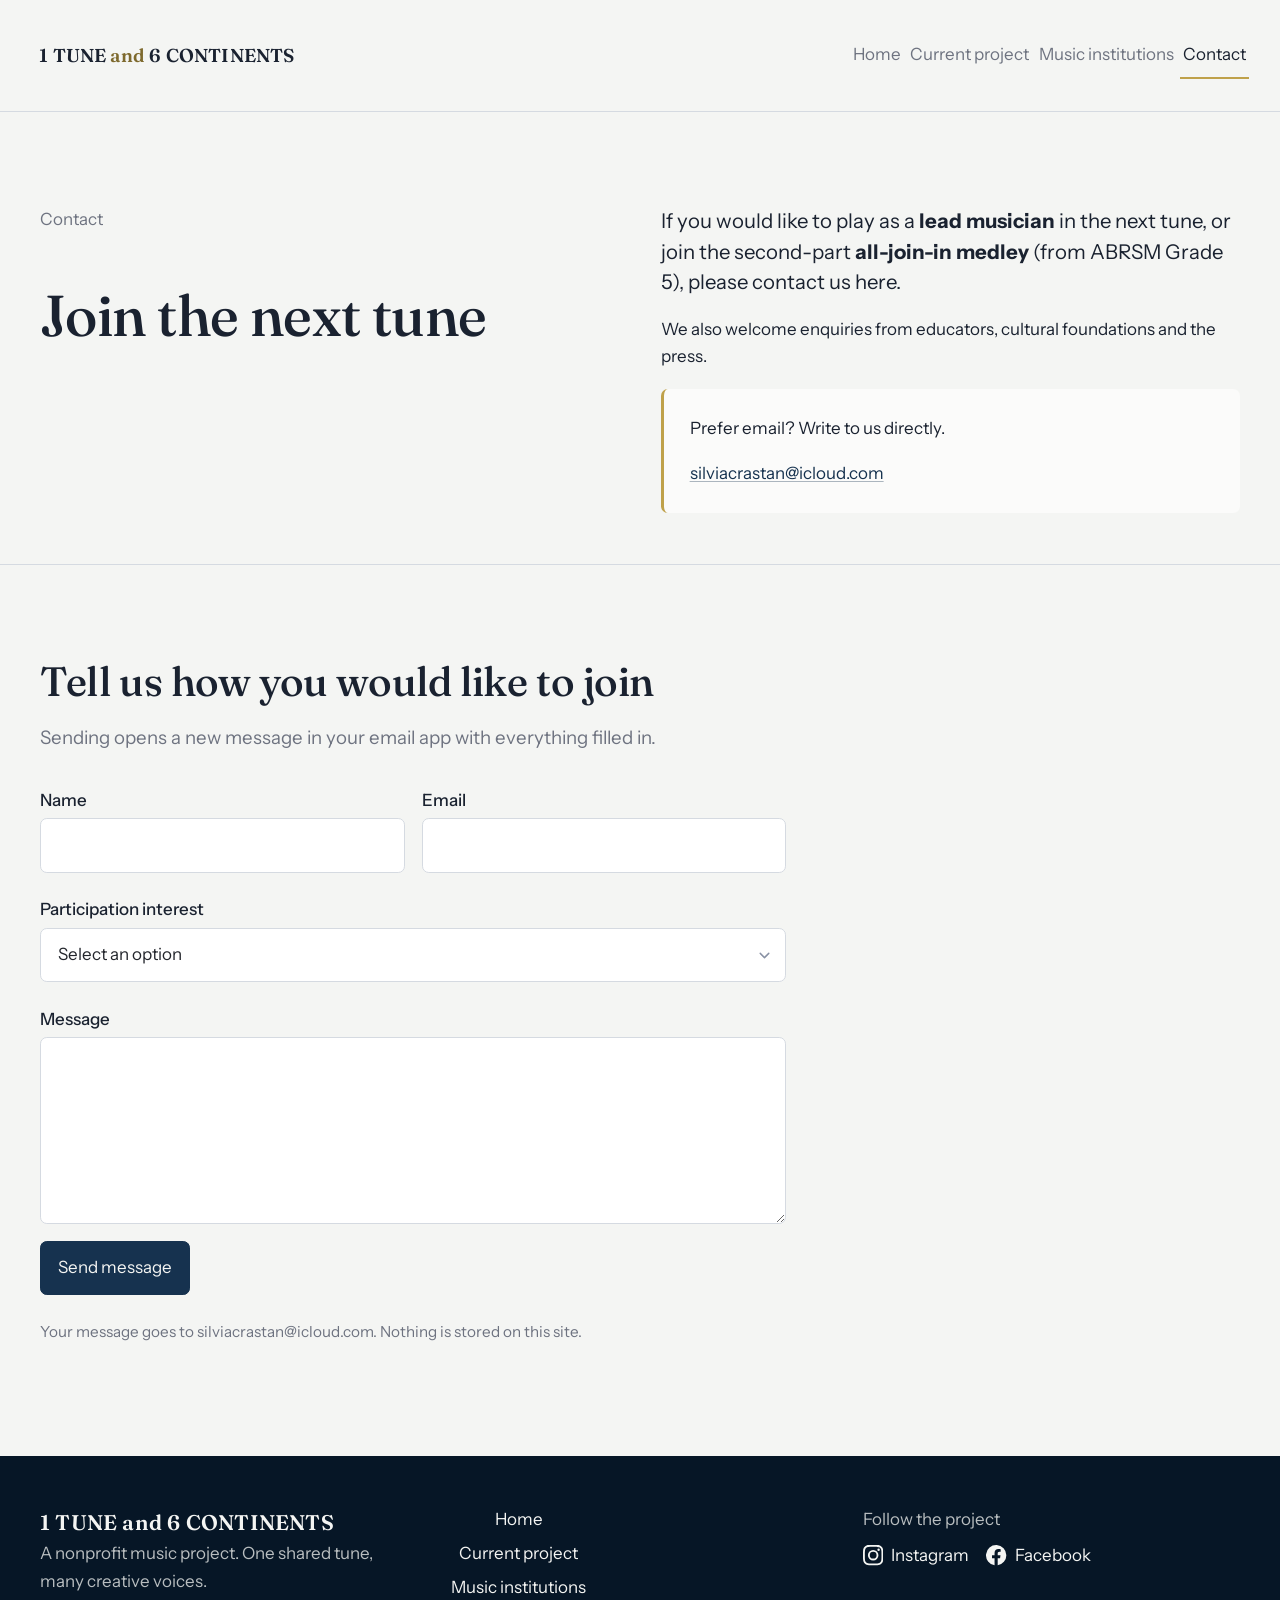
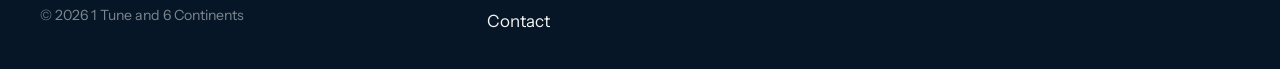
==== contact.html @ 9bff8426 "Static redesign of 1tune6continents.org on Pico CSS" ====
<!DOCTYPE html>
<html lang="en" data-theme="light">
<head>
  <meta charset="UTF-8">
  <meta name="viewport" content="width=device-width, initial-scale=1">
  <title>Contact | 1 TUNE and 6 CONTINENTS</title>
  <meta name="description" content="Get in touch to play as a lead musician, join the medley, or support the project.">
  <link rel="preconnect" href="https://fonts.googleapis.com">
  <link rel="preconnect" href="https://fonts.gstatic.com" crossorigin>
  <link href="https://fonts.googleapis.com/css2?family=Fraunces:ital,opsz,wght@0,9..144,400;0,9..144,500;0,9..144,600;1,9..144,400;1,9..144,500&family=Instrument+Sans:ital,wght@0,400;0,500;0,600;1,400&display=swap" rel="stylesheet">
  <link rel="stylesheet" href="css/pico.min.css">
  <link rel="stylesheet" href="css/site.css">
</head>
<body>
<header class="site-header">
  <nav class="container" id="site-nav">
    <ul>
      <li><a class="brand" href="index.html">1 TUNE <span>and</span> 6 CONTINENTS</a></li>
      <li class="nav-toggle-item">
        <button class="nav-toggle" type="button" aria-expanded="false" aria-controls="site-menu" aria-label="Open menu">
          <svg class="icon-open" width="22" height="22" viewBox="0 0 24 24" fill="none" stroke="currentColor" stroke-width="2" stroke-linecap="round" aria-hidden="true"><path d="M4 7h16M4 12h16M4 17h16"/></svg>
          <svg class="icon-close" width="22" height="22" viewBox="0 0 24 24" fill="none" stroke="currentColor" stroke-width="2" stroke-linecap="round" aria-hidden="true"><path d="M6 6l12 12M18 6L6 18"/></svg>
        </button>
      </li>
    </ul>
    <ul id="site-menu" class="site-menu">
      <li><a href="index.html">Home</a></li>
      <li><a href="current-project.html">Current project</a></li>
      <li><a href="music-institutions.html">Music institutions</a></li>
      <li><a href="contact.html" aria-current="page">Contact</a></li>
    </ul>
  </nav>
</header>
<script>
  (function () {
    var nav = document.getElementById('site-nav');
    var btn = nav.querySelector('.nav-toggle');
    btn.addEventListener('click', function () {
      var open = nav.classList.toggle('is-open');
      btn.setAttribute('aria-expanded', String(open));
      btn.setAttribute('aria-label', open ? 'Close menu' : 'Open menu');
    });
    document.addEventListener('keydown', function (e) {
      if (e.key === 'Escape' && nav.classList.contains('is-open')) btn.click();
    });
  })();
</script>
<main>
<section class="page-intro">
  <div class="container grid">
    <div>
      <p class="kicker">Contact</p>
      <h1>Join the next tune</h1>
    </div>
    <div class="measure">
      <p class="lede">If you would like to play as a <strong>lead musician</strong> in the next tune, or join the second-part <strong>all-join-in medley</strong> (from ABRSM Grade 5), please contact us here.</p>
      <p>We also welcome enquiries from educators, cultural foundations and the press.</p>
      <article class="email-card">
        <p>Prefer email? Write to us directly.</p>
        <p><a href="mailto:silviacrastan@icloud.com">silviacrastan@icloud.com</a></p>
      </article>
    </div>
  </div>
</section>

<section class="band" id="participation-contact-form">
  <div class="container">
    <div class="section-title">
      <h2>Tell us how you would like to join</h2>
      <p>Sending opens a new message in your email app with everything filled in.</p>
    </div>
    <form class="contact-form" id="contact-form">
      <div class="grid">
        <label>
          Name
          <input type="text" name="name" autocomplete="name" required>
        </label>
        <label>
          Email
          <input type="email" name="email" autocomplete="email" required>
        </label>
      </div>
      <label>
        Participation interest
        <select name="interest">
          <option value="">Select an option</option>
          <option>Lead musician</option>
          <option>All-join-in medley (from Grade 5)</option>
          <option>Musical or educational institution</option>
          <option>Foundation support</option>
          <option>Press or other enquiry</option>
        </select>
      </label>
      <label>
        Message
        <textarea name="message" required></textarea>
      </label>
      <button type="submit">Send message</button>
      <p class="hint">Your message goes to silviacrastan@icloud.com. Nothing is stored on this site.</p>
    </form>
  </div>
</section>

<script>
  document.getElementById('contact-form').addEventListener('submit', function (event) {
    event.preventDefault();
    var f = event.target;
    var interest = f.interest.value || 'General enquiry';
    var subject = '1 TUNE and 6 CONTINENTS: ' + interest;
    var body = 'Name: ' + f.name.value + '\nEmail: ' + f.email.value +
      '\nParticipation interest: ' + interest + '\n\n' + f.message.value;
    window.location.href = 'mailto:silviacrastan@icloud.com' +
      '?subject=' + encodeURIComponent(subject) +
      '&body=' + encodeURIComponent(body);
  });
</script>
</main>
<footer class="site-footer">
  <div class="container grid">
    <div>
      <a class="brand" href="index.html">1 TUNE and 6 CONTINENTS</a>
      <p>A nonprofit music project. One shared tune, many creative voices.</p>
      <p><small>© 2026 1 Tune and 6 Continents</small></p>
    </div>
    <nav aria-label="Footer">
      <ul>
        <li><a href="index.html">Home</a></li>
        <li><a href="current-project.html">Current project</a></li>
        <li><a href="music-institutions.html">Music institutions</a></li>
        <li><a href="contact.html">Contact</a></li>
      </ul>
    </nav>
    <div>
      <p>Follow the project</p>
      <div class="social">
        <a href="https://www.instagram.com/1tune6continents/" rel="noopener">
          <svg viewBox="0 0 24 24" aria-hidden="true"><path d="M12 2.2c3.2 0 3.6 0 4.8.1 1.2.1 1.8.2 2.2.4.6.2 1 .5 1.4.9.4.4.7.8.9 1.4.2.4.4 1 .4 2.2.1 1.3.1 1.6.1 4.8s0 3.6-.1 4.8c-.1 1.2-.2 1.8-.4 2.2-.2.6-.5 1-.9 1.4-.4.4-.8.7-1.4.9-.4.2-1 .4-2.2.4-1.3.1-1.6.1-4.8.1s-3.6 0-4.8-.1c-1.2-.1-1.8-.2-2.2-.4-.6-.2-1-.5-1.4-.9-.4-.4-.7-.8-.9-1.4-.2-.4-.4-1-.4-2.2C2.2 15.6 2.2 15.2 2.2 12s0-3.6.1-4.8c.1-1.2.2-1.8.4-2.2.2-.6.5-1 .9-1.4.4-.4.8-.7 1.4-.9.4-.2 1-.4 2.2-.4C8.4 2.2 8.8 2.2 12 2.2M12 0C8.7 0 8.3 0 7.1.1 5.8.1 4.9.3 4.1.6c-.8.3-1.5.7-2.1 1.4C1.3 2.6.9 3.3.6 4.1.3 4.9.1 5.8.1 7.1 0 8.3 0 8.7 0 12s0 3.7.1 4.9c.1 1.3.3 2.2.6 2.9.3.8.7 1.5 1.4 2.1.6.7 1.3 1.1 2.1 1.4.8.3 1.6.5 2.9.6C8.3 24 8.7 24 12 24s3.7 0 4.9-.1c1.3-.1 2.2-.3 2.9-.6.8-.3 1.5-.7 2.1-1.4.7-.6 1.1-1.3 1.4-2.1.3-.8.5-1.6.6-2.9.1-1.2.1-1.6.1-4.9s0-3.7-.1-4.9c-.1-1.3-.3-2.2-.6-2.9-.3-.8-.7-1.5-1.4-2.1C21.4 1.3 20.7.9 19.9.6 19.1.3 18.2.1 16.9.1 15.7 0 15.3 0 12 0zm0 5.8a6.2 6.2 0 1 0 0 12.4 6.2 6.2 0 0 0 0-12.4zM12 16a4 4 0 1 1 0-8 4 4 0 0 1 0 8zm6.4-11.8a1.4 1.4 0 1 0 0 2.9 1.4 1.4 0 0 0 0-2.9z"/></svg>
          Instagram
        </a>
        <a href="https://www.facebook.com/groups/828594137007788" rel="noopener">
          <svg viewBox="0 0 24 24" aria-hidden="true"><path d="M24 12a12 12 0 1 0-13.9 11.9v-8.4H7.1V12h3V9.4c0-3 1.8-4.7 4.5-4.7 1.3 0 2.7.2 2.7.2v3h-1.5c-1.5 0-2 .9-2 1.9V12h3.3l-.5 3.5h-2.8v8.4A12 12 0 0 0 24 12z"/></svg>
          Facebook
        </a>
      </div>
    </div>
  </div>
</footer>
</body>
</html>
---- css/pico.min.css ----
@charset "UTF-8";/*!
 * Pico CSS ✨ v2.1.1 (https://picocss.com)
 * Copyright 2019-2025 - Licensed under MIT
 */:host,:root{--pico-font-family-emoji:"Apple Color Emoji","Segoe UI Emoji","Segoe UI Symbol","Noto Color Emoji";--pico-font-family-sans-serif:system-ui,"Segoe UI",Roboto,Oxygen,Ubuntu,Cantarell,Helvetica,Arial,"Helvetica Neue",sans-serif,var(--pico-font-family-emoji);--pico-font-family-monospace:ui-monospace,SFMono-Regular,"SF Mono",Menlo,Consolas,"Liberation Mono",monospace,var(--pico-font-family-emoji);--pico-font-family:var(--pico-font-family-sans-serif);--pico-line-height:1.5;--pico-font-weight:400;--pico-font-size:100%;--pico-text-underline-offset:0.1rem;--pico-border-radius:0.25rem;--pico-border-width:0.0625rem;--pico-outline-width:0.125rem;--pico-transition:0.2s ease-in-out;--pico-spacing:1rem;--pico-typography-spacing-vertical:1rem;--pico-block-spacing-vertical:var(--pico-spacing);--pico-block-spacing-horizontal:var(--pico-spacing);--pico-grid-column-gap:var(--pico-spacing);--pico-grid-row-gap:var(--pico-spacing);--pico-form-element-spacing-vertical:0.75rem;--pico-form-element-spacing-horizontal:1rem;--pico-group-box-shadow:0 0 0 rgba(0, 0, 0, 0);--pico-group-box-shadow-focus-with-button:0 0 0 var(--pico-outline-width) var(--pico-primary-focus);--pico-group-box-shadow-focus-with-input:0 0 0 0.0625rem var(--pico-form-element-border-color);--pico-modal-overlay-backdrop-filter:blur(0.375rem);--pico-nav-element-spacing-vertical:1rem;--pico-nav-element-spacing-horizontal:0.5rem;--pico-nav-link-spacing-vertical:0.5rem;--pico-nav-link-spacing-horizontal:0.5rem;--pico-nav-breadcrumb-divider:">";--pico-icon-checkbox:url("data:image/svg+xml,%3Csvg xmlns='http://www.w3.org/2000/svg' width='24' height='24' viewBox='0 0 24 24' fill='none' stroke='rgb(255, 255, 255)' stroke-width='4' stroke-linecap='round' stroke-linejoin='round'%3E%3Cpolyline points='20 6 9 17 4 12'%3E%3C/polyline%3E%3C/svg%3E");--pico-icon-minus:url("data:image/svg+xml,%3Csvg xmlns='http://www.w3.org/2000/svg' width='24' height='24' viewBox='0 0 24 24' fill='none' stroke='rgb(255, 255, 255)' stroke-width='4' stroke-linecap='round' stroke-linejoin='round'%3E%3Cline x1='5' y1='12' x2='19' y2='12'%3E%3C/line%3E%3C/svg%3E");--pico-icon-chevron:url("data:image/svg+xml,%3Csvg xmlns='http://www.w3.org/2000/svg' width='24' height='24' viewBox='0 0 24 24' fill='none' stroke='rgb(136, 145, 164)' stroke-width='2' stroke-linecap='round' stroke-linejoin='round'%3E%3Cpolyline points='6 9 12 15 18 9'%3E%3C/polyline%3E%3C/svg%3E");--pico-icon-date:url("data:image/svg+xml,%3Csvg xmlns='http://www.w3.org/2000/svg' width='24' height='24' viewBox='0 0 24 24' fill='none' stroke='rgb(136, 145, 164)' stroke-width='2' stroke-linecap='round' stroke-linejoin='round'%3E%3Crect x='3' y='4' width='18' height='18' rx='2' ry='2'%3E%3C/rect%3E%3Cline x1='16' y1='2' x2='16' y2='6'%3E%3C/line%3E%3Cline x1='8' y1='2' x2='8' y2='6'%3E%3C/line%3E%3Cline x1='3' y1='10' x2='21' y2='10'%3E%3C/line%3E%3C/svg%3E");--pico-icon-time:url("data:image/svg+xml,%3Csvg xmlns='http://www.w3.org/2000/svg' width='24' height='24' viewBox='0 0 24 24' fill='none' stroke='rgb(136, 145, 164)' stroke-width='2' stroke-linecap='round' stroke-linejoin='round'%3E%3Ccircle cx='12' cy='12' r='10'%3E%3C/circle%3E%3Cpolyline points='12 6 12 12 16 14'%3E%3C/polyline%3E%3C/svg%3E");--pico-icon-search:url("data:image/svg+xml,%3Csvg xmlns='http://www.w3.org/2000/svg' width='24' height='24' viewBox='0 0 24 24' fill='none' stroke='rgb(136, 145, 164)' stroke-width='1.5' stroke-linecap='round' stroke-linejoin='round'%3E%3Ccircle cx='11' cy='11' r='8'%3E%3C/circle%3E%3Cline x1='21' y1='21' x2='16.65' y2='16.65'%3E%3C/line%3E%3C/svg%3E");--pico-icon-close:url("data:image/svg+xml,%3Csvg xmlns='http://www.w3.org/2000/svg' width='24' height='24' viewBox='0 0 24 24' fill='none' stroke='rgb(136, 145, 164)' stroke-width='3' stroke-linecap='round' stroke-linejoin='round'%3E%3Cline x1='18' y1='6' x2='6' y2='18'%3E%3C/line%3E%3Cline x1='6' y1='6' x2='18' y2='18'%3E%3C/line%3E%3C/svg%3E");--pico-icon-loading:url("data:image/svg+xml,%3Csvg fill='none' height='24' width='24' viewBox='0 0 24 24' xmlns='http://www.w3.org/2000/svg' %3E%3Cstyle%3E g %7B animation: rotate 2s linear infinite; transform-origin: center center; %7D circle %7B stroke-dasharray: 75,100; stroke-dashoffset: -5; animation: dash 1.5s ease-in-out infinite; stroke-linecap: round; %7D @keyframes rotate %7B 0%25 %7B transform: rotate(0deg); %7D 100%25 %7B transform: rotate(360deg); %7D %7D @keyframes dash %7B 0%25 %7B stroke-dasharray: 1,100; stroke-dashoffset: 0; %7D 50%25 %7B stroke-dasharray: 44.5,100; stroke-dashoffset: -17.5; %7D 100%25 %7B stroke-dasharray: 44.5,100; stroke-dashoffset: -62; %7D %7D %3C/style%3E%3Cg%3E%3Ccircle cx='12' cy='12' r='10' fill='none' stroke='rgb(136, 145, 164)' stroke-width='4' /%3E%3C/g%3E%3C/svg%3E")}@media (min-width:576px){:host,:root{--pico-font-size:106.25%}}@media (min-width:768px){:host,:root{--pico-font-size:112.5%}}@media (min-width:1024px){:host,:root{--pico-font-size:118.75%}}@media (min-width:1280px){:host,:root{--pico-font-size:125%}}@media (min-width:1536px){:host,:root{--pico-font-size:131.25%}}a{--pico-text-decoration:underline}a.contrast,a.secondary{--pico-text-decoration:underline}small{--pico-font-size:0.875em}h1,h2,h3,h4,h5,h6{--pico-font-weight:700}h1{--pico-font-size:2rem;--pico-line-height:1.125;--pico-typography-spacing-top:3rem}h2{--pico-font-size:1.75rem;--pico-line-height:1.15;--pico-typography-spacing-top:2.625rem}h3{--pico-font-size:1.5rem;--pico-line-height:1.175;--pico-typography-spacing-top:2.25rem}h4{--pico-font-size:1.25rem;--pico-line-height:1.2;--pico-typography-spacing-top:1.874rem}h5{--pico-font-size:1.125rem;--pico-line-height:1.225;--pico-typography-spacing-top:1.6875rem}h6{--pico-font-size:1rem;--pico-line-height:1.25;--pico-typography-spacing-top:1.5rem}tfoot td,tfoot th,thead td,thead th{--pico-font-weight:600;--pico-border-width:0.1875rem}code,kbd,pre,samp{--pico-font-family:var(--pico-font-family-monospace)}kbd{--pico-font-weight:bolder}:where(select,textarea),input:not([type=submit],[type=button],[type=reset],[type=checkbox],[type=radio],[type=file]){--pico-outline-width:0.0625rem}[type=search]{--pico-border-radius:5rem}[type=checkbox],[type=radio]{--pico-border-width:0.125rem}[type=checkbox][role=switch]{--pico-border-width:0.1875rem}details.dropdown summary:not([role=button]){--pico-outline-width:0.0625rem}nav details.dropdown summary:focus-visible{--pico-outline-width:0.125rem}[role=search]{--pico-border-radius:5rem}[role=group]:has(button.secondary:focus,[type=submit].secondary:focus,[type=button].secondary:focus,[role=button].secondary:focus),[role=search]:has(button.secondary:focus,[type=submit].secondary:focus,[type=button].secondary:focus,[role=button].secondary:focus){--pico-group-box-shadow-focus-with-button:0 0 0 var(--pico-outline-width) var(--pico-secondary-focus)}[role=group]:has(button.contrast:focus,[type=submit].contrast:focus,[type=button].contrast:focus,[role=button].contrast:focus),[role=search]:has(button.contrast:focus,[type=submit].contrast:focus,[type=button].contrast:focus,[role=button].contrast:focus){--pico-group-box-shadow-focus-with-button:0 0 0 var(--pico-outline-width) var(--pico-contrast-focus)}[role=group] [role=button],[role=group] [type=button],[role=group] [type=submit],[role=group] button,[role=search] [role=button],[role=search] [type=button],[role=search] [type=submit],[role=search] button{--pico-form-element-spacing-horizontal:2rem}details summary[role=button]:not(.outline)::after{filter:brightness(0) invert(1)}[aria-busy=true]:not(input,select,textarea):is(button,[type=submit],[type=button],[type=reset],[role=button]):not(.outline)::before{filter:brightness(0) invert(1)}:host(:not([data-theme=dark])),:root:not([data-theme=dark]),[data-theme=light]{color-scheme:light;--pico-background-color:#fff;--pico-color:#373c44;--pico-text-selection-color:rgba(2, 154, 232, 0.25);--pico-muted-color:#646b79;--pico-muted-border-color:rgb(231, 234, 239.5);--pico-primary:#0172ad;--pico-primary-background:#0172ad;--pico-primary-border:var(--pico-primary-background);--pico-primary-underline:rgba(1, 114, 173, 0.5);--pico-primary-hover:#015887;--pico-primary-hover-background:#02659a;--pico-primary-hover-border:var(--pico-primary-hover-background);--pico-primary-hover-underline:var(--pico-primary-hover);--pico-primary-focus:rgba(2, 154, 232, 0.5);--pico-primary-inverse:#fff;--pico-secondary:#5d6b89;--pico-secondary-background:#525f7a;--pico-secondary-border:var(--pico-secondary-background);--pico-secondary-underline:rgba(93, 107, 137, 0.5);--pico-secondary-hover:#48536b;--pico-secondary-hover-background:#48536b;--pico-secondary-hover-border:var(--pico-secondary-hover-background);--pico-secondary-hover-underline:var(--pico-secondary-hover);--pico-secondary-focus:rgba(93, 107, 137, 0.25);--pico-secondary-inverse:#fff;--pico-contrast:#181c25;--pico-contrast-background:#181c25;--pico-contrast-border:var(--pico-contrast-background);--pico-contrast-underline:rgba(24, 28, 37, 0.5);--pico-contrast-hover:#000;--pico-contrast-hover-background:#000;--pico-contrast-hover-border:var(--pico-contrast-hover-background);--pico-contrast-hover-underline:var(--pico-secondary-hover);--pico-contrast-focus:rgba(93, 107, 137, 0.25);--pico-contrast-inverse:#fff;--pico-box-shadow:0.0145rem 0.029rem 0.174rem rgba(129, 145, 181, 0.01698),0.0335rem 0.067rem 0.402rem rgba(129, 145, 181, 0.024),0.0625rem 0.125rem 0.75rem rgba(129, 145, 181, 0.03),0.1125rem 0.225rem 1.35rem rgba(129, 145, 181, 0.036),0.2085rem 0.417rem 2.502rem rgba(129, 145, 181, 0.04302),0.5rem 1rem 6rem rgba(129, 145, 181, 0.06),0 0 0 0.0625rem rgba(129, 145, 181, 0.015);--pico-h1-color:#2d3138;--pico-h2-color:#373c44;--pico-h3-color:#424751;--pico-h4-color:#4d535e;--pico-h5-color:#5c6370;--pico-h6-color:#646b79;--pico-mark-background-color:rgb(252.5, 230.5, 191.5);--pico-mark-color:#0f1114;--pico-ins-color:rgb(28.5, 105.5, 84);--pico-del-color:rgb(136, 56.5, 53);--pico-blockquote-border-color:var(--pico-muted-border-color);--pico-blockquote-footer-color:var(--pico-muted-color);--pico-button-box-shadow:0 0 0 rgba(0, 0, 0, 0);--pico-button-hover-box-shadow:0 0 0 rgba(0, 0, 0, 0);--pico-table-border-color:var(--pico-muted-border-color);--pico-table-row-stripped-background-color:rgba(111, 120, 135, 0.0375);--pico-code-background-color:rgb(243, 244.5, 246.75);--pico-code-color:#646b79;--pico-code-kbd-background-color:var(--pico-color);--pico-code-kbd-color:var(--pico-background-color);--pico-form-element-background-color:rgb(251, 251.5, 252.25);--pico-form-element-selected-background-color:#dfe3eb;--pico-form-element-border-color:#cfd5e2;--pico-form-element-color:#23262c;--pico-form-element-placeholder-color:var(--pico-muted-color);--pico-form-element-active-background-color:#fff;--pico-form-element-active-border-color:var(--pico-primary-border);--pico-form-element-focus-color:var(--pico-primary-border);--pico-form-element-disabled-opacity:0.5;--pico-form-element-invalid-border-color:rgb(183.5, 105.5, 106.5);--pico-form-element-invalid-active-border-color:rgb(200.25, 79.25, 72.25);--pico-form-element-invalid-focus-color:var(--pico-form-element-invalid-active-border-color);--pico-form-element-valid-border-color:rgb(76, 154.5, 137.5);--pico-form-element-valid-active-border-color:rgb(39, 152.75, 118.75);--pico-form-element-valid-focus-color:var(--pico-form-element-valid-active-border-color);--pico-switch-background-color:#bfc7d9;--pico-switch-checked-background-color:var(--pico-primary-background);--pico-switch-color:#fff;--pico-switch-thumb-box-shadow:0 0 0 rgba(0, 0, 0, 0);--pico-range-border-color:#dfe3eb;--pico-range-active-border-color:#bfc7d9;--pico-range-thumb-border-color:var(--pico-background-color);--pico-range-thumb-color:var(--pico-secondary-background);--pico-range-thumb-active-color:var(--pico-primary-background);--pico-accordion-border-color:var(--pico-muted-border-color);--pico-accordion-active-summary-color:var(--pico-primary-hover);--pico-accordion-close-summary-color:var(--pico-color);--pico-accordion-open-summary-color:var(--pico-muted-color);--pico-card-background-color:var(--pico-background-color);--pico-card-border-color:var(--pico-muted-border-color);--pico-card-box-shadow:var(--pico-box-shadow);--pico-card-sectioning-background-color:rgb(251, 251.5, 252.25);--pico-dropdown-background-color:#fff;--pico-dropdown-border-color:#eff1f4;--pico-dropdown-box-shadow:var(--pico-box-shadow);--pico-dropdown-color:var(--pico-color);--pico-dropdown-hover-background-color:#eff1f4;--pico-loading-spinner-opacity:0.5;--pico-modal-overlay-background-color:rgba(232, 234, 237, 0.75);--pico-progress-background-color:#dfe3eb;--pico-progress-color:var(--pico-primary-background);--pico-tooltip-background-color:var(--pico-contrast-background);--pico-tooltip-color:var(--pico-contrast-inverse);--pico-icon-valid:url("data:image/svg+xml,%3Csvg xmlns='http://www.w3.org/2000/svg' width='24' height='24' viewBox='0 0 24 24' fill='none' stroke='rgb(76, 154.5, 137.5)' stroke-width='2' stroke-linecap='round' stroke-linejoin='round'%3E%3Cpolyline points='20 6 9 17 4 12'%3E%3C/polyline%3E%3C/svg%3E");--pico-icon-invalid:url("data:image/svg+xml,%3Csvg xmlns='http://www.w3.org/2000/svg' width='24' height='24' viewBox='0 0 24 24' fill='none' stroke='rgb(200.25, 79.25, 72.25)' stroke-width='2' stroke-linecap='round' stroke-linejoin='round'%3E%3Ccircle cx='12' cy='12' r='10'%3E%3C/circle%3E%3Cline x1='12' y1='8' x2='12' y2='12'%3E%3C/line%3E%3Cline x1='12' y1='16' x2='12.01' y2='16'%3E%3C/line%3E%3C/svg%3E")}:host(:not([data-theme=dark])) input:is([type=submit],[type=button],[type=reset],[type=checkbox],[type=radio],[type=file]),:root:not([data-theme=dark]) input:is([type=submit],[type=button],[type=reset],[type=checkbox],[type=radio],[type=file]),[data-theme=light] input:is([type=submit],[type=button],[type=reset],[type=checkbox],[type=radio],[type=file]){--pico-form-element-focus-color:var(--pico-primary-focus)}@media only screen and (prefers-color-scheme:dark){:host(:not([data-theme])),:root:not([data-theme]){color-scheme:dark;--pico-background-color:rgb(19, 22.5, 30.5);--pico-color:#c2c7d0;--pico-text-selection-color:rgba(1, 170, 255, 0.1875);--pico-muted-color:#7b8495;--pico-muted-border-color:#202632;--pico-primary:#01aaff;--pico-primary-background:#0172ad;--pico-primary-border:var(--pico-primary-background);--pico-primary-underline:rgba(1, 170, 255, 0.5);--pico-primary-hover:#79c0ff;--pico-primary-hover-background:#017fc0;--pico-primary-hover-border:var(--pico-primary-hover-background);--pico-primary-hover-underline:var(--pico-primary-hover);--pico-primary-focus:rgba(1, 170, 255, 0.375);--pico-primary-inverse:#fff;--pico-secondary:#969eaf;--pico-secondary-background:#525f7a;--pico-secondary-border:var(--pico-secondary-background);--pico-secondary-underline:rgba(150, 158, 175, 0.5);--pico-secondary-hover:#b3b9c5;--pico-secondary-hover-background:#5d6b89;--pico-secondary-hover-border:var(--pico-secondary-hover-background);--pico-secondary-hover-underline:var(--pico-secondary-hover);--pico-secondary-focus:rgba(144, 158, 190, 0.25);--pico-secondary-inverse:#fff;--pico-contrast:#dfe3eb;--pico-contrast-background:#eff1f4;--pico-contrast-border:var(--pico-contrast-background);--pico-contrast-underline:rgba(223, 227, 235, 0.5);--pico-contrast-hover:#fff;--pico-contrast-hover-background:#fff;--pico-contrast-hover-border:var(--pico-contrast-hover-background);--pico-contrast-hover-underline:var(--pico-contrast-hover);--pico-contrast-focus:rgba(207, 213, 226, 0.25);--pico-contrast-inverse:#000;--pico-box-shadow:0.0145rem 0.029rem 0.174rem rgba(7, 8.5, 12, 0.01698),0.0335rem 0.067rem 0.402rem rgba(7, 8.5, 12, 0.024),0.0625rem 0.125rem 0.75rem rgba(7, 8.5, 12, 0.03),0.1125rem 0.225rem 1.35rem rgba(7, 8.5, 12, 0.036),0.2085rem 0.417rem 2.502rem rgba(7, 8.5, 12, 0.04302),0.5rem 1rem 6rem rgba(7, 8.5, 12, 0.06),0 0 0 0.0625rem rgba(7, 8.5, 12, 0.015);--pico-h1-color:#f0f1f3;--pico-h2-color:#e0e3e7;--pico-h3-color:#c2c7d0;--pico-h4-color:#b3b9c5;--pico-h5-color:#a4acba;--pico-h6-color:#8891a4;--pico-mark-background-color:#014063;--pico-mark-color:#fff;--pico-ins-color:#62af9a;--pico-del-color:rgb(205.5, 126, 123);--pico-blockquote-border-color:var(--pico-muted-border-color);--pico-blockquote-footer-color:var(--pico-muted-color);--pico-button-box-shadow:0 0 0 rgba(0, 0, 0, 0);--pico-button-hover-box-shadow:0 0 0 rgba(0, 0, 0, 0);--pico-table-border-color:var(--pico-muted-border-color);--pico-table-row-stripped-background-color:rgba(111, 120, 135, 0.0375);--pico-code-background-color:rgb(26, 30.5, 40.25);--pico-code-color:#8891a4;--pico-code-kbd-background-color:var(--pico-color);--pico-code-kbd-color:var(--pico-background-color);--pico-form-element-background-color:rgb(28, 33, 43.5);--pico-form-element-selected-background-color:#2a3140;--pico-form-element-border-color:#2a3140;--pico-form-element-color:#e0e3e7;--pico-form-element-placeholder-color:#8891a4;--pico-form-element-active-background-color:rgb(26, 30.5, 40.25);--pico-form-element-active-border-color:var(--pico-primary-border);--pico-form-element-focus-color:var(--pico-primary-border);--pico-form-element-disabled-opacity:0.5;--pico-form-element-invalid-border-color:rgb(149.5, 74, 80);--pico-form-element-invalid-active-border-color:rgb(183.25, 63.5, 59);--pico-form-element-invalid-focus-color:var(--pico-form-element-invalid-active-border-color);--pico-form-element-valid-border-color:#2a7b6f;--pico-form-element-valid-active-border-color:rgb(22, 137, 105.5);--pico-form-element-valid-focus-color:var(--pico-form-element-valid-active-border-color);--pico-switch-background-color:#333c4e;--pico-switch-checked-background-color:var(--pico-primary-background);--pico-switch-color:#fff;--pico-switch-thumb-box-shadow:0 0 0 rgba(0, 0, 0, 0);--pico-range-border-color:#202632;--pico-range-active-border-color:#2a3140;--pico-range-thumb-border-color:var(--pico-background-color);--pico-range-thumb-color:var(--pico-secondary-background);--pico-range-thumb-active-color:var(--pico-primary-background);--pico-accordion-border-color:var(--pico-muted-border-color);--pico-accordion-active-summary-color:var(--pico-primary-hover);--pico-accordion-close-summary-color:var(--pico-color);--pico-accordion-open-summary-color:var(--pico-muted-color);--pico-card-background-color:#181c25;--pico-card-border-color:var(--pico-card-background-color);--pico-card-box-shadow:var(--pico-box-shadow);--pico-card-sectioning-background-color:rgb(26, 30.5, 40.25);--pico-dropdown-background-color:#181c25;--pico-dropdown-border-color:#202632;--pico-dropdown-box-shadow:var(--pico-box-shadow);--pico-dropdown-color:var(--pico-color);--pico-dropdown-hover-background-color:#202632;--pico-loading-spinner-opacity:0.5;--pico-modal-overlay-background-color:rgba(7.5, 8.5, 10, 0.75);--pico-progress-background-color:#202632;--pico-progress-color:var(--pico-primary-background);--pico-tooltip-background-color:var(--pico-contrast-background);--pico-tooltip-color:var(--pico-contrast-inverse);--pico-icon-valid:url("data:image/svg+xml,%3Csvg xmlns='http://www.w3.org/2000/svg' width='24' height='24' viewBox='0 0 24 24' fill='none' stroke='rgb(42, 123, 111)' stroke-width='2' stroke-linecap='round' stroke-linejoin='round'%3E%3Cpolyline points='20 6 9 17 4 12'%3E%3C/polyline%3E%3C/svg%3E");--pico-icon-invalid:url("data:image/svg+xml,%3Csvg xmlns='http://www.w3.org/2000/svg' width='24' height='24' viewBox='0 0 24 24' fill='none' stroke='rgb(149.5, 74, 80)' stroke-width='2' stroke-linecap='round' stroke-linejoin='round'%3E%3Ccircle cx='12' cy='12' r='10'%3E%3C/circle%3E%3Cline x1='12' y1='8' x2='12' y2='12'%3E%3C/line%3E%3Cline x1='12' y1='16' x2='12.01' y2='16'%3E%3C/line%3E%3C/svg%3E")}:host(:not([data-theme])) input:is([type=submit],[type=button],[type=reset],[type=checkbox],[type=radio],[type=file]),:root:not([data-theme]) input:is([type=submit],[type=button],[type=reset],[type=checkbox],[type=radio],[type=file]){--pico-form-element-focus-color:var(--pico-primary-focus)}:host(:not([data-theme])) details summary[role=button].contrast:not(.outline)::after,:root:not([data-theme]) details summary[role=button].contrast:not(.outline)::after{filter:brightness(0)}:host(:not([data-theme])) [aria-busy=true]:not(input,select,textarea).contrast:is(button,[type=submit],[type=button],[type=reset],[role=button]):not(.outline)::before,:root:not([data-theme]) [aria-busy=true]:not(input,select,textarea).contrast:is(button,[type=submit],[type=button],[type=reset],[role=button]):not(.outline)::before{filter:brightness(0)}}[data-theme=dark]{color-scheme:dark;--pico-background-color:rgb(19, 22.5, 30.5);--pico-color:#c2c7d0;--pico-text-selection-color:rgba(1, 170, 255, 0.1875);--pico-muted-color:#7b8495;--pico-muted-border-color:#202632;--pico-primary:#01aaff;--pico-primary-background:#0172ad;--pico-primary-border:var(--pico-primary-background);--pico-primary-underline:rgba(1, 170, 255, 0.5);--pico-primary-hover:#79c0ff;--pico-primary-hover-background:#017fc0;--pico-primary-hover-border:var(--pico-primary-hover-background);--pico-primary-hover-underline:var(--pico-primary-hover);--pico-primary-focus:rgba(1, 170, 255, 0.375);--pico-primary-inverse:#fff;--pico-secondary:#969eaf;--pico-secondary-background:#525f7a;--pico-secondary-border:var(--pico-secondary-background);--pico-secondary-underline:rgba(150, 158, 175, 0.5);--pico-secondary-hover:#b3b9c5;--pico-secondary-hover-background:#5d6b89;--pico-secondary-hover-border:var(--pico-secondary-hover-background);--pico-secondary-hover-underline:var(--pico-secondary-hover);--pico-secondary-focus:rgba(144, 158, 190, 0.25);--pico-secondary-inverse:#fff;--pico-contrast:#dfe3eb;--pico-contrast-background:#eff1f4;--pico-contrast-border:var(--pico-contrast-background);--pico-contrast-underline:rgba(223, 227, 235, 0.5);--pico-contrast-hover:#fff;--pico-contrast-hover-background:#fff;--pico-contrast-hover-border:var(--pico-contrast-hover-background);--pico-contrast-hover-underline:var(--pico-contrast-hover);--pico-contrast-focus:rgba(207, 213, 226, 0.25);--pico-contrast-inverse:#000;--pico-box-shadow:0.0145rem 0.029rem 0.174rem rgba(7, 8.5, 12, 0.01698),0.0335rem 0.067rem 0.402rem rgba(7, 8.5, 12, 0.024),0.0625rem 0.125rem 0.75rem rgba(7, 8.5, 12, 0.03),0.1125rem 0.225rem 1.35rem rgba(7, 8.5, 12, 0.036),0.2085rem 0.417rem 2.502rem rgba(7, 8.5, 12, 0.04302),0.5rem 1rem 6rem rgba(7, 8.5, 12, 0.06),0 0 0 0.0625rem rgba(7, 8.5, 12, 0.015);--pico-h1-color:#f0f1f3;--pico-h2-color:#e0e3e7;--pico-h3-color:#c2c7d0;--pico-h4-color:#b3b9c5;--pico-h5-color:#a4acba;--pico-h6-color:#8891a4;--pico-mark-background-color:#014063;--pico-mark-color:#fff;--pico-ins-color:#62af9a;--pico-del-color:rgb(205.5, 126, 123);--pico-blockquote-border-color:var(--pico-muted-border-color);--pico-blockquote-footer-color:var(--pico-muted-color);--pico-button-box-shadow:0 0 0 rgba(0, 0, 0, 0);--pico-button-hover-box-shadow:0 0 0 rgba(0, 0, 0, 0);--pico-table-border-color:var(--pico-muted-border-color);--pico-table-row-stripped-background-color:rgba(111, 120, 135, 0.0375);--pico-code-background-color:rgb(26, 30.5, 40.25);--pico-code-color:#8891a4;--pico-code-kbd-background-color:var(--pico-color);--pico-code-kbd-color:var(--pico-background-color);--pico-form-element-background-color:rgb(28, 33, 43.5);--pico-form-element-selected-background-color:#2a3140;--pico-form-element-border-color:#2a3140;--pico-form-element-color:#e0e3e7;--pico-form-element-placeholder-color:#8891a4;--pico-form-element-active-background-color:rgb(26, 30.5, 40.25);--pico-form-element-active-border-color:var(--pico-primary-border);--pico-form-element-focus-color:var(--pico-primary-border);--pico-form-element-disabled-opacity:0.5;--pico-form-element-invalid-border-color:rgb(149.5, 74, 80);--pico-form-element-invalid-active-border-color:rgb(183.25, 63.5, 59);--pico-form-element-invalid-focus-color:var(--pico-form-element-invalid-active-border-color);--pico-form-element-valid-border-color:#2a7b6f;--pico-form-element-valid-active-border-color:rgb(22, 137, 105.5);--pico-form-element-valid-focus-color:var(--pico-form-element-valid-active-border-color);--pico-switch-background-color:#333c4e;--pico-switch-checked-background-color:var(--pico-primary-background);--pico-switch-color:#fff;--pico-switch-thumb-box-shadow:0 0 0 rgba(0, 0, 0, 0);--pico-range-border-color:#202632;--pico-range-active-border-color:#2a3140;--pico-range-thumb-border-color:var(--pico-background-color);--pico-range-thumb-color:var(--pico-secondary-background);--pico-range-thumb-active-color:var(--pico-primary-background);--pico-accordion-border-color:var(--pico-muted-border-color);--pico-accordion-active-summary-color:var(--pico-primary-hover);--pico-accordion-close-summary-color:var(--pico-color);--pico-accordion-open-summary-color:var(--pico-muted-color);--pico-card-background-color:#181c25;--pico-card-border-color:var(--pico-card-background-color);--pico-card-box-shadow:var(--pico-box-shadow);--pico-card-sectioning-background-color:rgb(26, 30.5, 40.25);--pico-dropdown-background-color:#181c25;--pico-dropdown-border-color:#202632;--pico-dropdown-box-shadow:var(--pico-box-shadow);--pico-dropdown-color:var(--pico-color);--pico-dropdown-hover-background-color:#202632;--pico-loading-spinner-opacity:0.5;--pico-modal-overlay-background-color:rgba(7.5, 8.5, 10, 0.75);--pico-progress-background-color:#202632;--pico-progress-color:var(--pico-primary-background);--pico-tooltip-background-color:var(--pico-contrast-background);--pico-tooltip-color:var(--pico-contrast-inverse);--pico-icon-valid:url("data:image/svg+xml,%3Csvg xmlns='http://www.w3.org/2000/svg' width='24' height='24' viewBox='0 0 24 24' fill='none' stroke='rgb(42, 123, 111)' stroke-width='2' stroke-linecap='round' stroke-linejoin='round'%3E%3Cpolyline points='20 6 9 17 4 12'%3E%3C/polyline%3E%3C/svg%3E");--pico-icon-invalid:url("data:image/svg+xml,%3Csvg xmlns='http://www.w3.org/2000/svg' width='24' height='24' viewBox='0 0 24 24' fill='none' stroke='rgb(149.5, 74, 80)' stroke-width='2' stroke-linecap='round' stroke-linejoin='round'%3E%3Ccircle cx='12' cy='12' r='10'%3E%3C/circle%3E%3Cline x1='12' y1='8' x2='12' y2='12'%3E%3C/line%3E%3Cline x1='12' y1='16' x2='12.01' y2='16'%3E%3C/line%3E%3C/svg%3E")}[data-theme=dark] input:is([type=submit],[type=button],[type=reset],[type=checkbox],[type=radio],[type=file]){--pico-form-element-focus-color:var(--pico-primary-focus)}[data-theme=dark] details summary[role=button].contrast:not(.outline)::after{filter:brightness(0)}[data-theme=dark] [aria-busy=true]:not(input,select,textarea).contrast:is(button,[type=submit],[type=button],[type=reset],[role=button]):not(.outline)::before{filter:brightness(0)}[type=checkbox],[type=radio],[type=range],progress{accent-color:var(--pico-primary)}*,::after,::before{box-sizing:border-box;background-repeat:no-repeat}::after,::before{text-decoration:inherit;vertical-align:inherit}:where(:host),:where(:root){-webkit-tap-highlight-color:transparent;-webkit-text-size-adjust:100%;-moz-text-size-adjust:100%;text-size-adjust:100%;background-color:var(--pico-background-color);color:var(--pico-color);font-weight:var(--pico-font-weight);font-size:var(--pico-font-size);line-height:var(--pico-line-height);font-family:var(--pico-font-family);text-underline-offset:var(--pico-text-underline-offset);text-rendering:optimizeLegibility;overflow-wrap:break-word;-moz-tab-size:4;-o-tab-size:4;tab-size:4}body{width:100%;margin:0}main{display:block}body>footer,body>header,body>main{padding-block:var(--pico-block-spacing-vertical)}section{margin-bottom:var(--pico-block-spacing-vertical)}.container,.container-fluid{width:100%;margin-right:auto;margin-left:auto;padding-right:var(--pico-spacing);padding-left:var(--pico-spacing)}@media (min-width:576px){.container{max-width:510px;padding-right:0;padding-left:0}}@media (min-width:768px){.container{max-width:700px}}@media (min-width:1024px){.container{max-width:950px}}@media (min-width:1280px){.container{max-width:1200px}}@media (min-width:1536px){.container{max-width:1450px}}.grid{grid-column-gap:var(--pico-grid-column-gap);grid-row-gap:var(--pico-grid-row-gap);display:grid;grid-template-columns:1fr}@media (min-width:768px){.grid{grid-template-columns:repeat(auto-fit,minmax(0%,1fr))}}.grid>*{min-width:0}.overflow-auto{overflow:auto}b,strong{font-weight:bolder}sub,sup{position:relative;font-size:.75em;line-height:0;vertical-align:baseline}sub{bottom:-.25em}sup{top:-.5em}address,blockquote,dl,ol,p,pre,table,ul{margin-top:0;margin-bottom:var(--pico-typography-spacing-vertical);color:var(--pico-color);font-style:normal;font-weight:var(--pico-font-weight)}h1,h2,h3,h4,h5,h6{margin-top:0;margin-bottom:var(--pico-typography-spacing-vertical);color:var(--pico-color);font-weight:var(--pico-font-weight);font-size:var(--pico-font-size);line-height:var(--pico-line-height);font-family:var(--pico-font-family)}h1{--pico-color:var(--pico-h1-color)}h2{--pico-color:var(--pico-h2-color)}h3{--pico-color:var(--pico-h3-color)}h4{--pico-color:var(--pico-h4-color)}h5{--pico-color:var(--pico-h5-color)}h6{--pico-color:var(--pico-h6-color)}:where(article,address,blockquote,dl,figure,form,ol,p,pre,table,ul)~:is(h1,h2,h3,h4,h5,h6){margin-top:var(--pico-typography-spacing-top)}p{margin-bottom:var(--pico-typography-spacing-vertical)}hgroup{margin-bottom:var(--pico-typography-spacing-vertical)}hgroup>*{margin-top:0;margin-bottom:0}hgroup>:not(:first-child):last-child{--pico-color:var(--pico-muted-color);--pico-font-weight:unset;font-size:1rem}:where(ol,ul) li{margin-bottom:calc(var(--pico-typography-spacing-vertical) * .25)}:where(dl,ol,ul) :where(dl,ol,ul){margin:0;margin-top:calc(var(--pico-typography-spacing-vertical) * .25)}ul li{list-style:square}mark{padding:.125rem .25rem;background-color:var(--pico-mark-background-color);color:var(--pico-mark-color);vertical-align:baseline}blockquote{display:block;margin:var(--pico-typography-spacing-vertical) 0;padding:var(--pico-spacing);border-right:none;border-left:.25rem solid var(--pico-blockquote-border-color);border-inline-start:0.25rem solid var(--pico-blockquote-border-color);border-inline-end:none}blockquote footer{margin-top:calc(var(--pico-typography-spacing-vertical) * .5);color:var(--pico-blockquote-footer-color)}abbr[title]{border-bottom:1px dotted;text-decoration:none;cursor:help}ins{color:var(--pico-ins-color);text-decoration:none}del{color:var(--pico-del-color)}::-moz-selection{background-color:var(--pico-text-selection-color)}::selection{background-color:var(--pico-text-selection-color)}:where(a:not([role=button])),[role=link]{--pico-color:var(--pico-primary);--pico-background-color:transparent;--pico-underline:var(--pico-primary-underline);outline:0;background-color:var(--pico-background-color);color:var(--pico-color);-webkit-text-decoration:var(--pico-text-decoration);text-decoration:var(--pico-text-decoration);text-decoration-color:var(--pico-underline);text-underline-offset:0.125em;transition:background-color var(--pico-transition),color var(--pico-transition),box-shadow var(--pico-transition),-webkit-text-decoration var(--pico-transition);transition:background-color var(--pico-transition),color var(--pico-transition),text-decoration var(--pico-transition),box-shadow var(--pico-transition);transition:background-color var(--pico-transition),color var(--pico-transition),text-decoration var(--pico-transition),box-shadow var(--pico-transition),-webkit-text-decoration var(--pico-transition)}:where(a:not([role=button])):is([aria-current]:not([aria-current=false]),:hover,:active,:focus),[role=link]:is([aria-current]:not([aria-current=false]),:hover,:active,:focus){--pico-color:var(--pico-primary-hover);--pico-underline:var(--pico-primary-hover-underline);--pico-text-decoration:underline}:where(a:not([role=button])):focus-visible,[role=link]:focus-visible{box-shadow:0 0 0 var(--pico-outline-width) var(--pico-primary-focus)}:where(a:not([role=button])).secondary,[role=link].secondary{--pico-color:var(--pico-secondary);--pico-underline:var(--pico-secondary-underline)}:where(a:not([role=button])).secondary:is([aria-current]:not([aria-current=false]),:hover,:active,:focus),[role=link].secondary:is([aria-current]:not([aria-current=false]),:hover,:active,:focus){--pico-color:var(--pico-secondary-hover);--pico-underline:var(--pico-secondary-hover-underline)}:where(a:not([role=button])).contrast,[role=link].contrast{--pico-color:var(--pico-contrast);--pico-underline:var(--pico-contrast-underline)}:where(a:not([role=button])).contrast:is([aria-current]:not([aria-current=false]),:hover,:active,:focus),[role=link].contrast:is([aria-current]:not([aria-current=false]),:hover,:active,:focus){--pico-color:var(--pico-contrast-hover);--pico-underline:var(--pico-contrast-hover-underline)}a[role=button]{display:inline-block}button{margin:0;overflow:visible;font-family:inherit;text-transform:none}[type=button],[type=reset],[type=submit],button{-webkit-appearance:button}[role=button],[type=button],[type=file]::file-selector-button,[type=reset],[type=submit],button{--pico-background-color:var(--pico-primary-background);--pico-border-color:var(--pico-primary-border);--pico-color:var(--pico-primary-inverse);--pico-box-shadow:var(--pico-button-box-shadow, 0 0 0 rgba(0, 0, 0, 0));padding:var(--pico-form-element-spacing-vertical) var(--pico-form-element-spacing-horizontal);border:var(--pico-border-width) solid var(--pico-border-color);border-radius:var(--pico-border-radius);outline:0;background-color:var(--pico-background-color);box-shadow:var(--pico-box-shadow);color:var(--pico-color);font-weight:var(--pico-font-weight);font-size:1rem;line-height:var(--pico-line-height);text-align:center;text-decoration:none;cursor:pointer;-webkit-user-select:none;-moz-user-select:none;user-select:none;transition:background-color var(--pico-transition),border-color var(--pico-transition),color var(--pico-transition),box-shadow var(--pico-transition)}[role=button]:is(:hover,:active,:focus),[role=button]:is([aria-current]:not([aria-current=false])),[type=button]:is(:hover,:active,:focus),[type=button]:is([aria-current]:not([aria-current=false])),[type=file]::file-selector-button:is(:hover,:active,:focus),[type=file]::file-selector-button:is([aria-current]:not([aria-current=false])),[type=reset]:is(:hover,:active,:focus),[type=reset]:is([aria-current]:not([aria-current=false])),[type=submit]:is(:hover,:active,:focus),[type=submit]:is([aria-current]:not([aria-current=false])),button:is(:hover,:active,:focus),button:is([aria-current]:not([aria-current=false])){--pico-background-color:var(--pico-primary-hover-background);--pico-border-color:var(--pico-primary-hover-border);--pico-box-shadow:var(--pico-button-hover-box-shadow, 0 0 0 rgba(0, 0, 0, 0));--pico-color:var(--pico-primary-inverse)}[role=button]:focus,[role=button]:is([aria-current]:not([aria-current=false])):focus,[type=button]:focus,[type=button]:is([aria-current]:not([aria-current=false])):focus,[type=file]::file-selector-button:focus,[type=file]::file-selector-button:is([aria-current]:not([aria-current=false])):focus,[type=reset]:focus,[type=reset]:is([aria-current]:not([aria-current=false])):focus,[type=submit]:focus,[type=submit]:is([aria-current]:not([aria-current=false])):focus,button:focus,button:is([aria-current]:not([aria-current=false])):focus{--pico-box-shadow:var(--pico-button-hover-box-shadow, 0 0 0 rgba(0, 0, 0, 0)),0 0 0 var(--pico-outline-width) var(--pico-primary-focus)}[type=button],[type=reset],[type=submit]{margin-bottom:var(--pico-spacing)}:is(button,[type=submit],[type=button],[role=button]).secondary,[type=file]::file-selector-button,[type=reset]{--pico-background-color:var(--pico-secondary-background);--pico-border-color:var(--pico-secondary-border);--pico-color:var(--pico-secondary-inverse);cursor:pointer}:is(button,[type=submit],[type=button],[role=button]).secondary:is([aria-current]:not([aria-current=false]),:hover,:active,:focus),[type=file]::file-selector-button:is([aria-current]:not([aria-current=false]),:hover,:active,:focus),[type=reset]:is([aria-current]:not([aria-current=false]),:hover,:active,:focus){--pico-background-color:var(--pico-secondary-hover-background);--pico-border-color:var(--pico-secondary-hover-border);--pico-color:var(--pico-secondary-inverse)}:is(button,[type=submit],[type=button],[role=button]).secondary:focus,:is(button,[type=submit],[type=button],[role=button]).secondary:is([aria-current]:not([aria-current=false])):focus,[type=file]::file-selector-button:focus,[type=file]::file-selector-button:is([aria-current]:not([aria-current=false])):focus,[type=reset]:focus,[type=reset]:is([aria-current]:not([aria-current=false])):focus{--pico-box-shadow:var(--pico-button-hover-box-shadow, 0 0 0 rgba(0, 0, 0, 0)),0 0 0 var(--pico-outline-width) var(--pico-secondary-focus)}:is(button,[type=submit],[type=button],[role=button]).contrast{--pico-background-color:var(--pico-contrast-background);--pico-border-color:var(--pico-contrast-border);--pico-color:var(--pico-contrast-inverse)}:is(button,[type=submit],[type=button],[role=button]).contrast:is([aria-current]:not([aria-current=false]),:hover,:active,:focus){--pico-background-color:var(--pico-contrast-hover-background);--pico-border-color:var(--pico-contrast-hover-border);--pico-color:var(--pico-contrast-inverse)}:is(button,[type=submit],[type=button],[role=button]).contrast:focus,:is(button,[type=submit],[type=button],[role=button]).contrast:is([aria-current]:not([aria-current=false])):focus{--pico-box-shadow:var(--pico-button-hover-box-shadow, 0 0 0 rgba(0, 0, 0, 0)),0 0 0 var(--pico-outline-width) var(--pico-contrast-focus)}:is(button,[type=submit],[type=button],[role=button]).outline,[type=reset].outline{--pico-background-color:transparent;--pico-color:var(--pico-primary);--pico-border-color:var(--pico-primary)}:is(button,[type=submit],[type=button],[role=button]).outline:is([aria-current]:not([aria-current=false]),:hover,:active,:focus),[type=reset].outline:is([aria-current]:not([aria-current=false]),:hover,:active,:focus){--pico-background-color:transparent;--pico-color:var(--pico-primary-hover);--pico-border-color:var(--pico-primary-hover)}:is(button,[type=submit],[type=button],[role=button]).outline.secondary,[type=reset].outline{--pico-color:var(--pico-secondary);--pico-border-color:var(--pico-secondary)}:is(button,[type=submit],[type=button],[role=button]).outline.secondary:is([aria-current]:not([aria-current=false]),:hover,:active,:focus),[type=reset].outline:is([aria-current]:not([aria-current=false]),:hover,:active,:focus){--pico-color:var(--pico-secondary-hover);--pico-border-color:var(--pico-secondary-hover)}:is(button,[type=submit],[type=button],[role=button]).outline.contrast{--pico-color:var(--pico-contrast);--pico-border-color:var(--pico-contrast)}:is(button,[type=submit],[type=button],[role=button]).outline.contrast:is([aria-current]:not([aria-current=false]),:hover,:active,:focus){--pico-color:var(--pico-contrast-hover);--pico-border-color:var(--pico-contrast-hover)}:where(button,[type=submit],[type=reset],[type=button],[role=button])[disabled],:where(fieldset[disabled]) :is(button,[type=submit],[type=button],[type=reset],[role=button]){opacity:.5;pointer-events:none}:where(table){width:100%;border-collapse:collapse;border-spacing:0;text-indent:0}td,th{padding:calc(var(--pico-spacing)/ 2) var(--pico-spacing);border-bottom:var(--pico-border-width) solid var(--pico-table-border-color);background-color:var(--pico-background-color);color:var(--pico-color);font-weight:var(--pico-font-weight);text-align:left;text-align:start}tfoot td,tfoot th{border-top:var(--pico-border-width) solid var(--pico-table-border-color);border-bottom:0}table.striped tbody tr:nth-child(odd) td,table.striped tbody tr:nth-child(odd) th{background-color:var(--pico-table-row-stripped-background-color)}:where(audio,canvas,iframe,img,svg,video){vertical-align:middle}audio,video{display:inline-block}audio:not([controls]){display:none;height:0}:where(iframe){border-style:none}img{max-width:100%;height:auto;border-style:none}:where(svg:not([fill])){fill:currentColor}svg:not(:host),svg:not(:root){overflow:hidden}code,kbd,pre,samp{font-size:.875em;font-family:var(--pico-font-family)}pre code,pre samp{font-size:inherit;font-family:inherit}pre{-ms-overflow-style:scrollbar;overflow:auto}code,kbd,pre,samp{border-radius:var(--pico-border-radius);background:var(--pico-code-background-color);color:var(--pico-code-color);font-weight:var(--pico-font-weight);line-height:initial}code,kbd,samp{display:inline-block;padding:.375rem}pre{display:block;margin-bottom:var(--pico-spacing);overflow-x:auto}pre>code,pre>samp{display:block;padding:var(--pico-spacing);background:0 0;line-height:var(--pico-line-height)}kbd{background-color:var(--pico-code-kbd-background-color);color:var(--pico-code-kbd-color);vertical-align:baseline}figure{display:block;margin:0;padding:0}figure figcaption{padding:calc(var(--pico-spacing) * .5) 0;color:var(--pico-muted-color)}hr{height:0;margin:var(--pico-typography-spacing-vertical) 0;border:0;border-top:1px solid var(--pico-muted-border-color);color:inherit}[hidden],template{display:none!important}canvas{display:inline-block}input,optgroup,select,textarea{margin:0;font-size:1rem;line-height:var(--pico-line-height);font-family:inherit;letter-spacing:inherit}input{overflow:visible}select{text-transform:none}legend{max-width:100%;padding:0;color:inherit;white-space:normal}textarea{overflow:auto}[type=checkbox],[type=radio]{padding:0}::-webkit-inner-spin-button,::-webkit-outer-spin-button{height:auto}[type=search]{-webkit-appearance:textfield;outline-offset:-2px}[type=search]::-webkit-search-decoration{-webkit-appearance:none}::-webkit-file-upload-button{-webkit-appearance:button;font:inherit}::-moz-focus-inner{padding:0;border-style:none}:-moz-focusring{outline:0}:-moz-ui-invalid{box-shadow:none}::-ms-expand{display:none}[type=file],[type=range]{padding:0;border-width:0}input:not([type=checkbox],[type=radio],[type=range]){height:calc(1rem * var(--pico-line-height) + var(--pico-form-element-spacing-vertical) * 2 + var(--pico-border-width) * 2)}fieldset{width:100%;margin:0;margin-bottom:var(--pico-spacing);padding:0;border:0}fieldset legend,label{display:block;margin-bottom:calc(var(--pico-spacing) * .375);color:var(--pico-color);font-weight:var(--pico-form-label-font-weight,var(--pico-font-weight))}fieldset legend{margin-bottom:calc(var(--pico-spacing) * .5)}button[type=submit],input:not([type=checkbox],[type=radio]),select,textarea{width:100%}input:not([type=checkbox],[type=radio],[type=range],[type=file]),select,textarea{-webkit-appearance:none;-moz-appearance:none;appearance:none;padding:var(--pico-form-element-spacing-vertical) var(--pico-form-element-spacing-horizontal)}input,select,textarea{--pico-background-color:var(--pico-form-element-background-color);--pico-border-color:var(--pico-form-element-border-color);--pico-color:var(--pico-form-element-color);--pico-box-shadow:none;border:var(--pico-border-width) solid var(--pico-border-color);border-radius:var(--pico-border-radius);outline:0;background-color:var(--pico-background-color);box-shadow:var(--pico-box-shadow);color:var(--pico-color);font-weight:var(--pico-font-weight);transition:background-color var(--pico-transition),border-color var(--pico-transition),color var(--pico-transition),box-shadow var(--pico-transition)}:where(select,textarea):not([readonly]):is(:active,:focus),input:not([type=submit],[type=button],[type=reset],[type=checkbox],[type=radio],[readonly]):is(:active,:focus){--pico-background-color:var(--pico-form-element-active-background-color)}:where(select,textarea):not([readonly]):is(:active,:focus),input:not([type=submit],[type=button],[type=reset],[role=switch],[readonly]):is(:active,:focus){--pico-border-color:var(--pico-form-element-active-border-color)}:where(select,textarea):not([readonly]):focus,input:not([type=submit],[type=button],[type=reset],[type=range],[type=file],[readonly]):focus{--pico-box-shadow:0 0 0 var(--pico-outline-width) var(--pico-form-element-focus-color)}:where(fieldset[disabled]) :is(input:not([type=submit],[type=button],[type=reset]),select,textarea),input:not([type=submit],[type=button],[type=reset])[disabled],label[aria-disabled=true],select[disabled],textarea[disabled]{opacity:var(--pico-form-element-disabled-opacity);pointer-events:none}label[aria-disabled=true] input[disabled]{opacity:1}:where(input,select,textarea):not([type=checkbox],[type=radio],[type=date],[type=datetime-local],[type=month],[type=time],[type=week],[type=range])[aria-invalid]{padding-right:calc(var(--pico-form-element-spacing-horizontal) + 1.5rem)!important;padding-left:var(--pico-form-element-spacing-horizontal);padding-inline-start:var(--pico-form-element-spacing-horizontal)!important;padding-inline-end:calc(var(--pico-form-element-spacing-horizontal) + 1.5rem)!important;background-position:center right .75rem;background-size:1rem auto;background-repeat:no-repeat}:where(input,select,textarea):not([type=checkbox],[type=radio],[type=date],[type=datetime-local],[type=month],[type=time],[type=week],[type=range])[aria-invalid=false]:not(select){background-image:var(--pico-icon-valid)}:where(input,select,textarea):not([type=checkbox],[type=radio],[type=date],[type=datetime-local],[type=month],[type=time],[type=week],[type=range])[aria-invalid=true]:not(select){background-image:var(--pico-icon-invalid)}:where(input,select,textarea)[aria-invalid=false]{--pico-border-color:var(--pico-form-element-valid-border-color)}:where(input,select,textarea)[aria-invalid=false]:is(:active,:focus){--pico-border-color:var(--pico-form-element-valid-active-border-color)!important}:where(input,select,textarea)[aria-invalid=false]:is(:active,:focus):not([type=checkbox],[type=radio]){--pico-box-shadow:0 0 0 var(--pico-outline-width) var(--pico-form-element-valid-focus-color)!important}:where(input,select,textarea)[aria-invalid=true]{--pico-border-color:var(--pico-form-element-invalid-border-color)}:where(input,select,textarea)[aria-invalid=true]:is(:active,:focus){--pico-border-color:var(--pico-form-element-invalid-active-border-color)!important}:where(input,select,textarea)[aria-invalid=true]:is(:active,:focus):not([type=checkbox],[type=radio]){--pico-box-shadow:0 0 0 var(--pico-outline-width) var(--pico-form-element-invalid-focus-color)!important}[dir=rtl] :where(input,select,textarea):not([type=checkbox],[type=radio]):is([aria-invalid],[aria-invalid=true],[aria-invalid=false]){background-position:center left .75rem}input::-webkit-input-placeholder,input::placeholder,select:invalid,textarea::-webkit-input-placeholder,textarea::placeholder{color:var(--pico-form-element-placeholder-color);opacity:1}input:not([type=checkbox],[type=radio]),select,textarea{margin-bottom:var(--pico-spacing)}select::-ms-expand{border:0;background-color:transparent}select:not([multiple],[size]){padding-right:calc(var(--pico-form-element-spacing-horizontal) + 1.5rem);padding-left:var(--pico-form-element-spacing-horizontal);padding-inline-start:var(--pico-form-element-spacing-horizontal);padding-inline-end:calc(var(--pico-form-element-spacing-horizontal) + 1.5rem);background-image:var(--pico-icon-chevron);background-position:center right .75rem;background-size:1rem auto;background-repeat:no-repeat}select[multiple] option:checked{background:var(--pico-form-element-selected-background-color);color:var(--pico-form-element-color)}[dir=rtl] select:not([multiple],[size]){background-position:center left .75rem}textarea{display:block;resize:vertical}textarea[aria-invalid]{--pico-icon-height:calc(1rem * var(--pico-line-height) + var(--pico-form-element-spacing-vertical) * 2 + var(--pico-border-width) * 2);background-position:top right .75rem!important;background-size:1rem var(--pico-icon-height)!important}:where(input,select,textarea,fieldset,.grid)+small{display:block;width:100%;margin-top:calc(var(--pico-spacing) * -.75);margin-bottom:var(--pico-spacing);color:var(--pico-muted-color)}:where(input,select,textarea,fieldset,.grid)[aria-invalid=false]+small{color:var(--pico-ins-color)}:where(input,select,textarea,fieldset,.grid)[aria-invalid=true]+small{color:var(--pico-del-color)}label>:where(input,select,textarea){margin-top:calc(var(--pico-spacing) * .25)}label:has([type=checkbox],[type=radio]){width:-moz-fit-content;width:fit-content;cursor:pointer}[type=checkbox],[type=radio]{-webkit-appearance:none;-moz-appearance:none;appearance:none;width:1.25em;height:1.25em;margin-top:-.125em;margin-inline-end:.5em;border-width:var(--pico-border-width);vertical-align:middle;cursor:pointer}[type=checkbox]::-ms-check,[type=radio]::-ms-check{display:none}[type=checkbox]:checked,[type=checkbox]:checked:active,[type=checkbox]:checked:focus,[type=radio]:checked,[type=radio]:checked:active,[type=radio]:checked:focus{--pico-background-color:var(--pico-primary-background);--pico-border-color:var(--pico-primary-border);background-image:var(--pico-icon-checkbox);background-position:center;background-size:.75em auto;background-repeat:no-repeat}[type=checkbox]~label,[type=radio]~label{display:inline-block;margin-bottom:0;cursor:pointer}[type=checkbox]~label:not(:last-of-type),[type=radio]~label:not(:last-of-type){margin-inline-end:1em}[type=checkbox]:indeterminate{--pico-background-color:var(--pico-primary-background);--pico-border-color:var(--pico-primary-border);background-image:var(--pico-icon-minus);background-position:center;background-size:.75em auto;background-repeat:no-repeat}[type=radio]{border-radius:50%}[type=radio]:checked,[type=radio]:checked:active,[type=radio]:checked:focus{--pico-background-color:var(--pico-primary-inverse);border-width:.35em;background-image:none}[type=checkbox][role=switch]{--pico-background-color:var(--pico-switch-background-color);--pico-color:var(--pico-switch-color);width:2.25em;height:1.25em;border:var(--pico-border-width) solid var(--pico-border-color);border-radius:1.25em;background-color:var(--pico-background-color);line-height:1.25em}[type=checkbox][role=switch]:not([aria-invalid]){--pico-border-color:var(--pico-switch-background-color)}[type=checkbox][role=switch]:before{display:block;aspect-ratio:1;height:100%;border-radius:50%;background-color:var(--pico-color);box-shadow:var(--pico-switch-thumb-box-shadow);content:"";transition:margin .1s ease-in-out}[type=checkbox][role=switch]:focus{--pico-background-color:var(--pico-switch-background-color);--pico-border-color:var(--pico-switch-background-color)}[type=checkbox][role=switch]:checked{--pico-background-color:var(--pico-switch-checked-background-color);--pico-border-color:var(--pico-switch-checked-background-color);background-image:none}[type=checkbox][role=switch]:checked::before{margin-inline-start:calc(2.25em - 1.25em)}[type=checkbox][role=switch][disabled]{--pico-background-color:var(--pico-border-color)}[type=checkbox][aria-invalid=false]:checked,[type=checkbox][aria-invalid=false]:checked:active,[type=checkbox][aria-invalid=false]:checked:focus,[type=checkbox][role=switch][aria-invalid=false]:checked,[type=checkbox][role=switch][aria-invalid=false]:checked:active,[type=checkbox][role=switch][aria-invalid=false]:checked:focus{--pico-background-color:var(--pico-form-element-valid-border-color)}[type=checkbox]:checked:active[aria-invalid=true],[type=checkbox]:checked:focus[aria-invalid=true],[type=checkbox]:checked[aria-invalid=true],[type=checkbox][role=switch]:checked:active[aria-invalid=true],[type=checkbox][role=switch]:checked:focus[aria-invalid=true],[type=checkbox][role=switch]:checked[aria-invalid=true]{--pico-background-color:var(--pico-form-element-invalid-border-color)}[type=checkbox][aria-invalid=false]:checked,[type=checkbox][aria-invalid=false]:checked:active,[type=checkbox][aria-invalid=false]:checked:focus,[type=checkbox][role=switch][aria-invalid=false]:checked,[type=checkbox][role=switch][aria-invalid=false]:checked:active,[type=checkbox][role=switch][aria-invalid=false]:checked:focus,[type=radio][aria-invalid=false]:checked,[type=radio][aria-invalid=false]:checked:active,[type=radio][aria-invalid=false]:checked:focus{--pico-border-color:var(--pico-form-element-valid-border-color)}[type=checkbox]:checked:active[aria-invalid=true],[type=checkbox]:checked:focus[aria-invalid=true],[type=checkbox]:checked[aria-invalid=true],[type=checkbox][role=switch]:checked:active[aria-invalid=true],[type=checkbox][role=switch]:checked:focus[aria-invalid=true],[type=checkbox][role=switch]:checked[aria-invalid=true],[type=radio]:checked:active[aria-invalid=true],[type=radio]:checked:focus[aria-invalid=true],[type=radio]:checked[aria-invalid=true]{--pico-border-color:var(--pico-form-element-invalid-border-color)}[type=color]::-webkit-color-swatch-wrapper{padding:0}[type=color]::-moz-focus-inner{padding:0}[type=color]::-webkit-color-swatch{border:0;border-radius:calc(var(--pico-border-radius) * .5)}[type=color]::-moz-color-swatch{border:0;border-radius:calc(var(--pico-border-radius) * .5)}input:not([type=checkbox],[type=radio],[type=range],[type=file]):is([type=date],[type=datetime-local],[type=month],[type=time],[type=week]){--pico-icon-position:0.75rem;--pico-icon-width:1rem;padding-right:calc(var(--pico-icon-width) + var(--pico-icon-position));background-image:var(--pico-icon-date);background-position:center right var(--pico-icon-position);background-size:var(--pico-icon-width) auto;background-repeat:no-repeat}input:not([type=checkbox],[type=radio],[type=range],[type=file])[type=time]{background-image:var(--pico-icon-time)}[type=date]::-webkit-calendar-picker-indicator,[type=datetime-local]::-webkit-calendar-picker-indicator,[type=month]::-webkit-calendar-picker-indicator,[type=time]::-webkit-calendar-picker-indicator,[type=week]::-webkit-calendar-picker-indicator{width:var(--pico-icon-width);margin-right:calc(var(--pico-icon-width) * -1);margin-left:var(--pico-icon-position);opacity:0}@-moz-document url-prefix(){[type=date],[type=datetime-local],[type=month],[type=time],[type=week]{padding-right:var(--pico-form-element-spacing-horizontal)!important;background-image:none!important}}[dir=rtl] :is([type=date],[type=datetime-local],[type=month],[type=time],[type=week]){text-align:right}[type=file]{--pico-color:var(--pico-muted-color);margin-left:calc(var(--pico-outline-width) * -1);padding:calc(var(--pico-form-element-spacing-vertical) * .5) 0;padding-left:var(--pico-outline-width);border:0;border-radius:0;background:0 0}[type=file]::file-selector-button{margin-right:calc(var(--pico-spacing)/ 2);padding:calc(var(--pico-form-element-spacing-vertical) * .5) var(--pico-form-element-spacing-horizontal)}[type=file]:is(:hover,:active,:focus)::file-selector-button{--pico-background-color:var(--pico-secondary-hover-background);--pico-border-color:var(--pico-secondary-hover-border)}[type=file]:focus::file-selector-button{--pico-box-shadow:var(--pico-button-hover-box-shadow, 0 0 0 rgba(0, 0, 0, 0)),0 0 0 var(--pico-outline-width) var(--pico-secondary-focus)}[type=range]{-webkit-appearance:none;-moz-appearance:none;appearance:none;width:100%;height:1.25rem;background:0 0}[type=range]::-webkit-slider-runnable-track{width:100%;height:.375rem;border-radius:var(--pico-border-radius);background-color:var(--pico-range-border-color);-webkit-transition:background-color var(--pico-transition),box-shadow var(--pico-transition);transition:background-color var(--pico-transition),box-shadow var(--pico-transition)}[type=range]::-moz-range-track{width:100%;height:.375rem;border-radius:var(--pico-border-radius);background-color:var(--pico-range-border-color);-moz-transition:background-color var(--pico-transition),box-shadow var(--pico-transition);transition:background-color var(--pico-transition),box-shadow var(--pico-transition)}[type=range]::-ms-track{width:100%;height:.375rem;border-radius:var(--pico-border-radius);background-color:var(--pico-range-border-color);-ms-transition:background-color var(--pico-transition),box-shadow var(--pico-transition);transition:background-color var(--pico-transition),box-shadow var(--pico-transition)}[type=range]::-webkit-slider-thumb{-webkit-appearance:none;width:1.25rem;height:1.25rem;margin-top:-.4375rem;border:2px solid var(--pico-range-thumb-border-color);border-radius:50%;background-color:var(--pico-range-thumb-color);cursor:pointer;-webkit-transition:background-color var(--pico-transition),transform var(--pico-transition);transition:background-color var(--pico-transition),transform var(--pico-transition)}[type=range]::-moz-range-thumb{-webkit-appearance:none;width:1.25rem;height:1.25rem;margin-top:-.4375rem;border:2px solid var(--pico-range-thumb-border-color);border-radius:50%;background-color:var(--pico-range-thumb-color);cursor:pointer;-moz-transition:background-color var(--pico-transition),transform var(--pico-transition);transition:background-color var(--pico-transition),transform var(--pico-transition)}[type=range]::-ms-thumb{-webkit-appearance:none;width:1.25rem;height:1.25rem;margin-top:-.4375rem;border:2px solid var(--pico-range-thumb-border-color);border-radius:50%;background-color:var(--pico-range-thumb-color);cursor:pointer;-ms-transition:background-color var(--pico-transition),transform var(--pico-transition);transition:background-color var(--pico-transition),transform var(--pico-transition)}[type=range]:active,[type=range]:focus-within{--pico-range-border-color:var(--pico-range-active-border-color);--pico-range-thumb-color:var(--pico-range-thumb-active-color)}[type=range]:active::-webkit-slider-thumb{transform:scale(1.25)}[type=range]:active::-moz-range-thumb{transform:scale(1.25)}[type=range]:active::-ms-thumb{transform:scale(1.25)}input:not([type=checkbox],[type=radio],[type=range],[type=file])[type=search]{padding-inline-start:calc(var(--pico-form-element-spacing-horizontal) + 1.75rem);background-image:var(--pico-icon-search);background-position:center left calc(var(--pico-form-element-spacing-horizontal) + .125rem);background-size:1rem auto;background-repeat:no-repeat}input:not([type=checkbox],[type=radio],[type=range],[type=file])[type=search][aria-invalid]{padding-inline-start:calc(var(--pico-form-element-spacing-horizontal) + 1.75rem)!important;background-position:center left 1.125rem,center right .75rem}input:not([type=checkbox],[type=radio],[type=range],[type=file])[type=search][aria-invalid=false]{background-image:var(--pico-icon-search),var(--pico-icon-valid)}input:not([type=checkbox],[type=radio],[type=range],[type=file])[type=search][aria-invalid=true]{background-image:var(--pico-icon-search),var(--pico-icon-invalid)}[dir=rtl] :where(input):not([type=checkbox],[type=radio],[type=range],[type=file])[type=search]{background-position:center right 1.125rem}[dir=rtl] :where(input):not([type=checkbox],[type=radio],[type=range],[type=file])[type=search][aria-invalid]{background-position:center right 1.125rem,center left .75rem}details{display:block;margin-bottom:var(--pico-spacing)}details summary{line-height:1rem;list-style-type:none;cursor:pointer;transition:color var(--pico-transition)}details summary:not([role]){color:var(--pico-accordion-close-summary-color)}details summary::-webkit-details-marker{display:none}details summary::marker{display:none}details summary::-moz-list-bullet{list-style-type:none}details summary::after{display:block;width:1rem;height:1rem;margin-inline-start:calc(var(--pico-spacing,1rem) * .5);float:right;transform:rotate(-90deg);background-image:var(--pico-icon-chevron);background-position:right center;background-size:1rem auto;background-repeat:no-repeat;content:"";transition:transform var(--pico-transition)}details summary:focus{outline:0}details summary:focus:not([role]){color:var(--pico-accordion-active-summary-color)}details summary:focus-visible:not([role]){outline:var(--pico-outline-width) solid var(--pico-primary-focus);outline-offset:calc(var(--pico-spacing,1rem) * 0.5);color:var(--pico-primary)}details summary[role=button]{width:100%;text-align:left}details summary[role=button]::after{height:calc(1rem * var(--pico-line-height,1.5))}details[open]>summary{margin-bottom:var(--pico-spacing)}details[open]>summary:not([role]):not(:focus){color:var(--pico-accordion-open-summary-color)}details[open]>summary::after{transform:rotate(0)}[dir=rtl] details summary{text-align:right}[dir=rtl] details summary::after{float:left;background-position:left center}article{margin-bottom:var(--pico-block-spacing-vertical);padding:var(--pico-block-spacing-vertical) var(--pico-block-spacing-horizontal);border-radius:var(--pico-border-radius);background:var(--pico-card-background-color);box-shadow:var(--pico-card-box-shadow)}article>footer,article>header{margin-right:calc(var(--pico-block-spacing-horizontal) * -1);margin-left:calc(var(--pico-block-spacing-horizontal) * -1);padding:calc(var(--pico-block-spacing-vertical) * .66) var(--pico-block-spacing-horizontal);background-color:var(--pico-card-sectioning-background-color)}article>header{margin-top:calc(var(--pico-block-spacing-vertical) * -1);margin-bottom:var(--pico-block-spacing-vertical);border-bottom:var(--pico-border-width) solid var(--pico-card-border-color);border-top-right-radius:var(--pico-border-radius);border-top-left-radius:var(--pico-border-radius)}article>footer{margin-top:var(--pico-block-spacing-vertical);margin-bottom:calc(var(--pico-block-spacing-vertical) * -1);border-top:var(--pico-border-width) solid var(--pico-card-border-color);border-bottom-right-radius:var(--pico-border-radius);border-bottom-left-radius:var(--pico-border-radius)}details.dropdown{position:relative;border-bottom:none}details.dropdown>a::after,details.dropdown>button::after,details.dropdown>summary::after{display:block;width:1rem;height:calc(1rem * var(--pico-line-height,1.5));margin-inline-start:.25rem;float:right;transform:rotate(0) translateX(.2rem);background-image:var(--pico-icon-chevron);background-position:right center;background-size:1rem auto;background-repeat:no-repeat;content:""}nav details.dropdown{margin-bottom:0}details.dropdown>summary:not([role]){height:calc(1rem * var(--pico-line-height) + var(--pico-form-element-spacing-vertical) * 2 + var(--pico-border-width) * 2);padding:var(--pico-form-element-spacing-vertical) var(--pico-form-element-spacing-horizontal);border:var(--pico-border-width) solid var(--pico-form-element-border-color);border-radius:var(--pico-border-radius);background-color:var(--pico-form-element-background-color);color:var(--pico-form-element-placeholder-color);line-height:inherit;cursor:pointer;-webkit-user-select:none;-moz-user-select:none;user-select:none;transition:background-color var(--pico-transition),border-color var(--pico-transition),color var(--pico-transition),box-shadow var(--pico-transition)}details.dropdown>summary:not([role]):active,details.dropdown>summary:not([role]):focus{border-color:var(--pico-form-element-active-border-color);background-color:var(--pico-form-element-active-background-color)}details.dropdown>summary:not([role]):focus{box-shadow:0 0 0 var(--pico-outline-width) var(--pico-form-element-focus-color)}details.dropdown>summary:not([role]):focus-visible{outline:0}details.dropdown>summary:not([role])[aria-invalid=false]{--pico-form-element-border-color:var(--pico-form-element-valid-border-color);--pico-form-element-active-border-color:var(--pico-form-element-valid-focus-color);--pico-form-element-focus-color:var(--pico-form-element-valid-focus-color)}details.dropdown>summary:not([role])[aria-invalid=true]{--pico-form-element-border-color:var(--pico-form-element-invalid-border-color);--pico-form-element-active-border-color:var(--pico-form-element-invalid-focus-color);--pico-form-element-focus-color:var(--pico-form-element-invalid-focus-color)}nav details.dropdown{display:inline;margin:calc(var(--pico-nav-element-spacing-vertical) * -1) 0}nav details.dropdown>summary::after{transform:rotate(0) translateX(0)}nav details.dropdown>summary:not([role]){height:calc(1rem * var(--pico-line-height) + var(--pico-nav-link-spacing-vertical) * 2);padding:calc(var(--pico-nav-link-spacing-vertical) - var(--pico-border-width) * 2) var(--pico-nav-link-spacing-horizontal)}nav details.dropdown>summary:not([role]):focus-visible{box-shadow:0 0 0 var(--pico-outline-width) var(--pico-primary-focus)}details.dropdown>summary+ul{display:flex;z-index:99;position:absolute;left:0;flex-direction:column;width:100%;min-width:-moz-fit-content;min-width:fit-content;margin:0;margin-top:var(--pico-outline-width);padding:0;border:var(--pico-border-width) solid var(--pico-dropdown-border-color);border-radius:var(--pico-border-radius);background-color:var(--pico-dropdown-background-color);box-shadow:var(--pico-dropdown-box-shadow);color:var(--pico-dropdown-color);white-space:nowrap;opacity:0;transition:opacity var(--pico-transition),transform 0s ease-in-out 1s}details.dropdown>summary+ul[dir=rtl]{right:0;left:auto}details.dropdown>summary+ul li{width:100%;margin-bottom:0;padding:calc(var(--pico-form-element-spacing-vertical) * .5) var(--pico-form-element-spacing-horizontal);list-style:none}details.dropdown>summary+ul li:first-of-type{margin-top:calc(var(--pico-form-element-spacing-vertical) * .5)}details.dropdown>summary+ul li:last-of-type{margin-bottom:calc(var(--pico-form-element-spacing-vertical) * .5)}details.dropdown>summary+ul li a{display:block;margin:calc(var(--pico-form-element-spacing-vertical) * -.5) calc(var(--pico-form-element-spacing-horizontal) * -1);padding:calc(var(--pico-form-element-spacing-vertical) * .5) var(--pico-form-element-spacing-horizontal);overflow:hidden;border-radius:0;color:var(--pico-dropdown-color);text-decoration:none;text-overflow:ellipsis}details.dropdown>summary+ul li a:active,details.dropdown>summary+ul li a:focus,details.dropdown>summary+ul li a:focus-visible,details.dropdown>summary+ul li a:hover,details.dropdown>summary+ul li a[aria-current]:not([aria-current=false]){background-color:var(--pico-dropdown-hover-background-color)}details.dropdown>summary+ul li label{width:100%}details.dropdown>summary+ul li:has(label):hover{background-color:var(--pico-dropdown-hover-background-color)}details.dropdown[open]>summary{margin-bottom:0}details.dropdown[open]>summary+ul{transform:scaleY(1);opacity:1;transition:opacity var(--pico-transition),transform 0s ease-in-out 0s}details.dropdown[open]>summary::before{display:block;z-index:1;position:fixed;width:100vw;height:100vh;inset:0;background:0 0;content:"";cursor:default}label>details.dropdown{margin-top:calc(var(--pico-spacing) * .25)}[role=group],[role=search]{display:inline-flex;position:relative;width:100%;margin-bottom:var(--pico-spacing);border-radius:var(--pico-border-radius);box-shadow:var(--pico-group-box-shadow,0 0 0 transparent);vertical-align:middle;transition:box-shadow var(--pico-transition)}[role=group] input:not([type=checkbox],[type=radio]),[role=group] select,[role=group]>*,[role=search] input:not([type=checkbox],[type=radio]),[role=search] select,[role=search]>*{position:relative;flex:1 1 auto;margin-bottom:0}[role=group] input:not([type=checkbox],[type=radio]):not(:first-child),[role=group] select:not(:first-child),[role=group]>:not(:first-child),[role=search] input:not([type=checkbox],[type=radio]):not(:first-child),[role=search] select:not(:first-child),[role=search]>:not(:first-child){margin-left:0;border-top-left-radius:0;border-bottom-left-radius:0}[role=group] input:not([type=checkbox],[type=radio]):not(:last-child),[role=group] select:not(:last-child),[role=group]>:not(:last-child),[role=search] input:not([type=checkbox],[type=radio]):not(:last-child),[role=search] select:not(:last-child),[role=search]>:not(:last-child){border-top-right-radius:0;border-bottom-right-radius:0}[role=group] input:not([type=checkbox],[type=radio]):focus,[role=group] select:focus,[role=group]>:focus,[role=search] input:not([type=checkbox],[type=radio]):focus,[role=search] select:focus,[role=search]>:focus{z-index:2}[role=group] [role=button]:not(:first-child),[role=group] [type=button]:not(:first-child),[role=group] [type=reset]:not(:first-child),[role=group] [type=submit]:not(:first-child),[role=group] button:not(:first-child),[role=group] input:not([type=checkbox],[type=radio]):not(:first-child),[role=group] select:not(:first-child),[role=search] [role=button]:not(:first-child),[role=search] [type=button]:not(:first-child),[role=search] [type=reset]:not(:first-child),[role=search] [type=submit]:not(:first-child),[role=search] button:not(:first-child),[role=search] input:not([type=checkbox],[type=radio]):not(:first-child),[role=search] select:not(:first-child){margin-left:calc(var(--pico-border-width) * -1)}[role=group] [role=button],[role=group] [type=button],[role=group] [type=reset],[role=group] [type=submit],[role=group] button,[role=search] [role=button],[role=search] [type=button],[role=search] [type=reset],[role=search] [type=submit],[role=search] button{width:auto}@supports selector(:has(*)){[role=group]:has(button:focus,[type=submit]:focus,[type=button]:focus,[role=button]:focus),[role=search]:has(button:focus,[type=submit]:focus,[type=button]:focus,[role=button]:focus){--pico-group-box-shadow:var(--pico-group-box-shadow-focus-with-button)}[role=group]:has(button:focus,[type=submit]:focus,[type=button]:focus,[role=button]:focus) input:not([type=checkbox],[type=radio]),[role=group]:has(button:focus,[type=submit]:focus,[type=button]:focus,[role=button]:focus) select,[role=search]:has(button:focus,[type=submit]:focus,[type=button]:focus,[role=button]:focus) input:not([type=checkbox],[type=radio]),[role=search]:has(button:focus,[type=submit]:focus,[type=button]:focus,[role=button]:focus) select{border-color:transparent}[role=group]:has(input:not([type=submit],[type=button]):focus,select:focus),[role=search]:has(input:not([type=submit],[type=button]):focus,select:focus){--pico-group-box-shadow:var(--pico-group-box-shadow-focus-with-input)}[role=group]:has(input:not([type=submit],[type=button]):focus,select:focus) [role=button],[role=group]:has(input:not([type=submit],[type=button]):focus,select:focus) [type=button],[role=group]:has(input:not([type=submit],[type=button]):focus,select:focus) [type=submit],[role=group]:has(input:not([type=submit],[type=button]):focus,select:focus) button,[role=search]:has(input:not([type=submit],[type=button]):focus,select:focus) [role=button],[role=search]:has(input:not([type=submit],[type=button]):focus,select:focus) [type=button],[role=search]:has(input:not([type=submit],[type=button]):focus,select:focus) [type=submit],[role=search]:has(input:not([type=submit],[type=button]):focus,select:focus) button{--pico-button-box-shadow:0 0 0 var(--pico-border-width) var(--pico-primary-border);--pico-button-hover-box-shadow:0 0 0 var(--pico-border-width) var(--pico-primary-hover-border)}[role=group] [role=button]:focus,[role=group] [type=button]:focus,[role=group] [type=reset]:focus,[role=group] [type=submit]:focus,[role=group] button:focus,[role=search] [role=button]:focus,[role=search] [type=button]:focus,[role=search] [type=reset]:focus,[role=search] [type=submit]:focus,[role=search] button:focus{box-shadow:none}}[role=search]>:first-child{border-top-left-radius:5rem;border-bottom-left-radius:5rem}[role=search]>:last-child{border-top-right-radius:5rem;border-bottom-right-radius:5rem}[aria-busy=true]:not(input,select,textarea,html,form){white-space:nowrap}[aria-busy=true]:not(input,select,textarea,html,form)::before{display:inline-block;width:1em;height:1em;background-image:var(--pico-icon-loading);background-size:1em auto;background-repeat:no-repeat;content:"";vertical-align:-.125em}[aria-busy=true]:not(input,select,textarea,html,form):not(:empty)::before{margin-inline-end:calc(var(--pico-spacing) * .5)}[aria-busy=true]:not(input,select,textarea,html,form):empty{text-align:center}[role=button][aria-busy=true],[type=button][aria-busy=true],[type=reset][aria-busy=true],[type=submit][aria-busy=true],a[aria-busy=true],button[aria-busy=true]{pointer-events:none}:host,:root{--pico-scrollbar-width:0px}dialog{display:flex;z-index:999;position:fixed;top:0;right:0;bottom:0;left:0;align-items:center;justify-content:center;width:inherit;min-width:100%;height:inherit;min-height:100%;padding:0;border:0;-webkit-backdrop-filter:var(--pico-modal-overlay-backdrop-filter);backdrop-filter:var(--pico-modal-overlay-backdrop-filter);background-color:var(--pico-modal-overlay-background-color);color:var(--pico-color)}dialog>article{width:100%;max-height:calc(100vh - var(--pico-spacing) * 2);margin:var(--pico-spacing);overflow:auto}@media (min-width:576px){dialog>article{max-width:510px}}@media (min-width:768px){dialog>article{max-width:700px}}dialog>article>header>*{margin-bottom:0}dialog>article>header .close,dialog>article>header :is(a,button)[rel=prev]{margin:0;margin-left:var(--pico-spacing);padding:0;float:right}dialog>article>footer{text-align:right}dialog>article>footer [role=button],dialog>article>footer button{margin-bottom:0}dialog>article>footer [role=button]:not(:first-of-type),dialog>article>footer button:not(:first-of-type){margin-left:calc(var(--pico-spacing) * .5)}dialog>article .close,dialog>article :is(a,button)[rel=prev]{display:block;width:1rem;height:1rem;margin-top:calc(var(--pico-spacing) * -1);margin-bottom:var(--pico-spacing);margin-left:auto;border:none;background-image:var(--pico-icon-close);background-position:center;background-size:auto 1rem;background-repeat:no-repeat;background-color:transparent;opacity:.5;transition:opacity var(--pico-transition)}dialog>article .close:is([aria-current]:not([aria-current=false]),:hover,:active,:focus),dialog>article :is(a,button)[rel=prev]:is([aria-current]:not([aria-current=false]),:hover,:active,:focus){opacity:1}dialog:not([open]),dialog[open=false]{display:none}.modal-is-open{padding-right:var(--pico-scrollbar-width,0);overflow:hidden;pointer-events:none;touch-action:none}.modal-is-open dialog{pointer-events:auto;touch-action:auto}:where(.modal-is-opening,.modal-is-closing) dialog,:where(.modal-is-opening,.modal-is-closing) dialog>article{animation-duration:.2s;animation-timing-function:ease-in-out;animation-fill-mode:both}:where(.modal-is-opening,.modal-is-closing) dialog{animation-duration:.8s;animation-name:modal-overlay}:where(.modal-is-opening,.modal-is-closing) dialog>article{animation-delay:.2s;animation-name:modal}.modal-is-closing dialog,.modal-is-closing dialog>article{animation-delay:0s;animation-direction:reverse}@keyframes modal-overlay{from{-webkit-backdrop-filter:none;backdrop-filter:none;background-color:transparent}}@keyframes modal{from{transform:translateY(-100%);opacity:0}}:where(nav li)::before{float:left;content:"​"}nav,nav ul{display:flex}nav{justify-content:space-between;overflow:visible}nav ol,nav ul{align-items:center;margin-bottom:0;padding:0;list-style:none}nav ol:first-of-type,nav ul:first-of-type{margin-left:calc(var(--pico-nav-element-spacing-horizontal) * -1)}nav ol:last-of-type,nav ul:last-of-type{margin-right:calc(var(--pico-nav-element-spacing-horizontal) * -1)}nav li{display:inline-block;margin:0;padding:var(--pico-nav-element-spacing-vertical) var(--pico-nav-element-spacing-horizontal)}nav li :where(a,[role=link]){display:inline-block;margin:calc(var(--pico-nav-link-spacing-vertical) * -1) calc(var(--pico-nav-link-spacing-horizontal) * -1);padding:var(--pico-nav-link-spacing-vertical) var(--pico-nav-link-spacing-horizontal);border-radius:var(--pico-border-radius)}nav li :where(a,[role=link]):not(:hover){text-decoration:none}nav li [role=button],nav li [type=button],nav li button,nav li input:not([type=checkbox],[type=radio],[type=range],[type=file]),nav li select{height:auto;margin-right:inherit;margin-bottom:0;margin-left:inherit;padding:calc(var(--pico-nav-link-spacing-vertical) - var(--pico-border-width) * 2) var(--pico-nav-link-spacing-horizontal)}nav[aria-label=breadcrumb]{align-items:center;justify-content:start}nav[aria-label=breadcrumb] ul li:not(:first-child){margin-inline-start:var(--pico-nav-link-spacing-horizontal)}nav[aria-label=breadcrumb] ul li a{margin:calc(var(--pico-nav-link-spacing-vertical) * -1) 0;margin-inline-start:calc(var(--pico-nav-link-spacing-horizontal) * -1)}nav[aria-label=breadcrumb] ul li:not(:last-child)::after{display:inline-block;position:absolute;width:calc(var(--pico-nav-link-spacing-horizontal) * 4);margin:0 calc(var(--pico-nav-link-spacing-horizontal) * -1);content:var(--pico-nav-breadcrumb-divider);color:var(--pico-muted-color);text-align:center;text-decoration:none;white-space:nowrap}nav[aria-label=breadcrumb] a[aria-current]:not([aria-current=false]){background-color:transparent;color:inherit;text-decoration:none;pointer-events:none}aside li,aside nav,aside ol,aside ul{display:block}aside li{padding:calc(var(--pico-nav-element-spacing-vertical) * .5) var(--pico-nav-element-spacing-horizontal)}aside li a{display:block}aside li [role=button]{margin:inherit}[dir=rtl] nav[aria-label=breadcrumb] ul li:not(:last-child) ::after{content:"\\"}progress{display:inline-block;vertical-align:baseline}progress{-webkit-appearance:none;-moz-appearance:none;display:inline-block;appearance:none;width:100%;height:.5rem;margin-bottom:calc(var(--pico-spacing) * .5);overflow:hidden;border:0;border-radius:var(--pico-border-radius);background-color:var(--pico-progress-background-color);color:var(--pico-progress-color)}progress::-webkit-progress-bar{border-radius:var(--pico-border-radius);background:0 0}progress[value]::-webkit-progress-value{background-color:var(--pico-progress-color);-webkit-transition:inline-size var(--pico-transition);transition:inline-size var(--pico-transition)}progress::-moz-progress-bar{background-color:var(--pico-progress-color)}@media (prefers-reduced-motion:no-preference){progress:indeterminate{background:var(--pico-progress-background-color) linear-gradient(to right,var(--pico-progress-color) 30%,var(--pico-progress-background-color) 30%) top left/150% 150% no-repeat;animation:progress-indeterminate 1s linear infinite}progress:indeterminate[value]::-webkit-progress-value{background-color:transparent}progress:indeterminate::-moz-progress-bar{background-color:transparent}}@media (prefers-reduced-motion:no-preference){[dir=rtl] progress:indeterminate{animation-direction:reverse}}@keyframes progress-indeterminate{0%{background-position:200% 0}100%{background-position:-200% 0}}[data-tooltip]{position:relative}[data-tooltip]:not(a,button,input,[role=button]){border-bottom:1px dotted;text-decoration:none;cursor:help}[data-tooltip]::after,[data-tooltip]::before,[data-tooltip][data-placement=top]::after,[data-tooltip][data-placement=top]::before{display:block;z-index:99;position:absolute;bottom:100%;left:50%;padding:.25rem .5rem;overflow:hidden;transform:translate(-50%,-.25rem);border-radius:var(--pico-border-radius);background:var(--pico-tooltip-background-color);content:attr(data-tooltip);color:var(--pico-tooltip-color);font-style:normal;font-weight:var(--pico-font-weight);font-size:.875rem;text-decoration:none;text-overflow:ellipsis;white-space:nowrap;opacity:0;pointer-events:none}[data-tooltip]::after,[data-tooltip][data-placement=top]::after{padding:0;transform:translate(-50%,0);border-top:.3rem solid;border-right:.3rem solid transparent;border-left:.3rem solid transparent;border-radius:0;background-color:transparent;content:"";color:var(--pico-tooltip-background-color)}[data-tooltip][data-placement=bottom]::after,[data-tooltip][data-placement=bottom]::before{top:100%;bottom:auto;transform:translate(-50%,.25rem)}[data-tooltip][data-placement=bottom]:after{transform:translate(-50%,-.3rem);border:.3rem solid transparent;border-bottom:.3rem solid}[data-tooltip][data-placement=left]::after,[data-tooltip][data-placement=left]::before{top:50%;right:100%;bottom:auto;left:auto;transform:translate(-.25rem,-50%)}[data-tooltip][data-placement=left]:after{transform:translate(.3rem,-50%);border:.3rem solid transparent;border-left:.3rem solid}[data-tooltip][data-placement=right]::after,[data-tooltip][data-placement=right]::before{top:50%;right:auto;bottom:auto;left:100%;transform:translate(.25rem,-50%)}[data-tooltip][data-placement=right]:after{transform:translate(-.3rem,-50%);border:.3rem solid transparent;border-right:.3rem solid}[data-tooltip]:focus::after,[data-tooltip]:focus::before,[data-tooltip]:hover::after,[data-tooltip]:hover::before{opacity:1}@media (hover:hover) and (pointer:fine){[data-tooltip]:focus::after,[data-tooltip]:focus::before,[data-tooltip]:hover::after,[data-tooltip]:hover::before{--pico-tooltip-slide-to:translate(-50%, -0.25rem);transform:translate(-50%,.75rem);animation-duration:.2s;animation-fill-mode:forwards;animation-name:tooltip-slide;opacity:0}[data-tooltip]:focus::after,[data-tooltip]:hover::after{--pico-tooltip-caret-slide-to:translate(-50%, 0rem);transform:translate(-50%,-.25rem);animation-name:tooltip-caret-slide}[data-tooltip][data-placement=bottom]:focus::after,[data-tooltip][data-placement=bottom]:focus::before,[data-tooltip][data-placement=bottom]:hover::after,[data-tooltip][data-placement=bottom]:hover::before{--pico-tooltip-slide-to:translate(-50%, 0.25rem);transform:translate(-50%,-.75rem);animation-name:tooltip-slide}[data-tooltip][data-placement=bottom]:focus::after,[data-tooltip][data-placement=bottom]:hover::after{--pico-tooltip-caret-slide-to:translate(-50%, -0.3rem);transform:translate(-50%,-.5rem);animation-name:tooltip-caret-slide}[data-tooltip][data-placement=left]:focus::after,[data-tooltip][data-placement=left]:focus::before,[data-tooltip][data-placement=left]:hover::after,[data-tooltip][data-placement=left]:hover::before{--pico-tooltip-slide-to:translate(-0.25rem, -50%);transform:translate(.75rem,-50%);animation-name:tooltip-slide}[data-tooltip][data-placement=left]:focus::after,[data-tooltip][data-placement=left]:hover::after{--pico-tooltip-caret-slide-to:translate(0.3rem, -50%);transform:translate(.05rem,-50%);animation-name:tooltip-caret-slide}[data-tooltip][data-placement=right]:focus::after,[data-tooltip][data-placement=right]:focus::before,[data-tooltip][data-placement=right]:hover::after,[data-tooltip][data-placement=right]:hover::before{--pico-tooltip-slide-to:translate(0.25rem, -50%);transform:translate(-.75rem,-50%);animation-name:tooltip-slide}[data-tooltip][data-placement=right]:focus::after,[data-tooltip][data-placement=right]:hover::after{--pico-tooltip-caret-slide-to:translate(-0.3rem, -50%);transform:translate(-.05rem,-50%);animation-name:tooltip-caret-slide}}@keyframes tooltip-slide{to{transform:var(--pico-tooltip-slide-to);opacity:1}}@keyframes tooltip-caret-slide{50%{opacity:0}to{transform:var(--pico-tooltip-caret-slide-to);opacity:1}}[aria-controls]{cursor:pointer}[aria-disabled=true],[disabled]{cursor:not-allowed}[aria-hidden=false][hidden]{display:initial}[aria-hidden=false][hidden]:not(:focus){clip:rect(0,0,0,0);position:absolute}[tabindex],a,area,button,input,label,select,summary,textarea{-ms-touch-action:manipulation}[dir=rtl]{direction:rtl}@media (prefers-reduced-motion:reduce){:not([aria-busy=true]),:not([aria-busy=true])::after,:not([aria-busy=true])::before{background-attachment:initial!important;animation-duration:1ms!important;animation-delay:-1ms!important;animation-iteration-count:1!important;scroll-behavior:auto!important;transition-delay:0s!important;transition-duration:0s!important}}
---- css/site.css ----
/* 1 TUNE and 6 CONTINENTS — site theme on top of Pico CSS v2
   Palette "Cool paper": space, navy, old gold, cool near-white, pale slate. */

:root,
:root[data-theme="light"] {
  --ink: #1a2230;
  --navy: #16324f;
  --space: #061626;
  --brass: #bfa14a;
  --brass-deep: #7e6a2e;
  --ivory: #f4f5f3;
  --surface: #e6eaef;
  --line: #d5dae1;
  --muted: #6e7380;

  --font-display: "Fraunces", "Iowan Old Style", Georgia, serif;
  --font-body: "Instrument Sans", "Helvetica Neue", Arial, sans-serif;

  /* Pico tokens */
  --pico-font-family: var(--font-body);
  --pico-font-size: 106%;
  --pico-line-height: 1.6;
  --pico-background-color: var(--ivory);
  --pico-color: var(--ink);
  --pico-muted-color: var(--muted);
  --pico-muted-border-color: var(--line);
  --pico-h1-color: var(--ink);
  --pico-h2-color: var(--ink);
  --pico-h3-color: var(--ink);
  --pico-primary: var(--navy);
  --pico-primary-background: var(--navy);
  --pico-primary-border: var(--navy);
  --pico-primary-hover: var(--space);
  --pico-primary-hover-background: var(--space);
  --pico-primary-hover-border: var(--space);
  --pico-primary-inverse: var(--ivory);
  --pico-primary-underline: rgba(22, 50, 79, 0.35);
  --pico-primary-focus: rgba(191, 161, 74, 0.45);
  --pico-secondary: var(--muted);
  --pico-border-radius: 0.4rem;
  --pico-card-background-color: #fbfbfa;
  --pico-card-border-color: var(--line);
  --pico-card-box-shadow: none;
  --pico-form-element-background-color: #ffffff;
  --pico-form-element-border-color: var(--line);
  --pico-form-element-active-border-color: var(--navy);
  --pico-form-element-focus-color: rgba(22, 50, 79, 0.2);
  --pico-block-spacing-vertical: 1rem;
  --pico-typography-spacing-vertical: 1.1rem;
}

html { scroll-behavior: smooth; }
body { background: var(--pico-background-color); }

h1, h2, h3, .display {
  font-family: var(--font-display);
  font-weight: 500;
  letter-spacing: -0.01em;
  line-height: 1.12;
}
h1 { font-size: clamp(2.6rem, 5.5vw, 4.4rem); --pico-typography-spacing-vertical: 1.25rem; }
h2 { font-size: clamp(1.9rem, 3.2vw, 2.6rem); }
h3 { font-size: 1.35rem; }
p { max-width: 62ch; }
.lede { font-size: 1.2rem; line-height: 1.5; }
.measure { max-width: 68ch; }

/* ---------- header ---------- */
.site-header {
  background: var(--ivory);
  border-bottom: 1px solid var(--line);
  position: sticky;
  top: 0;
  z-index: 10;
}
.site-header nav { padding-block: 0.4rem; }
.site-header nav ul { gap: 0.25rem; }
.site-header nav li { padding-inline: 0.45rem; }
.brand {
  font-family: var(--font-display);
  font-weight: 600;
  font-size: 1.1rem;
  letter-spacing: 0.01em;
  color: var(--ink) !important;
  text-decoration: none !important;
}
.brand span { color: var(--brass-deep); }
.site-header nav a:not(.brand) {
  color: var(--muted);
  text-decoration: none;
  border-bottom: 2px solid transparent;
  border-radius: 0;
  padding-inline: 0.2rem;
}
.site-header nav a:not(.brand):hover,
.site-header nav a[aria-current="page"] {
  color: var(--ink);
  border-bottom-color: var(--brass);
  background: none;
}

/* mobile menu */
.nav-toggle {
  display: none;
  width: 2.75rem; height: 2.75rem;
  margin: 0; padding: 0;
  background: none; border: 1px solid var(--line); border-radius: var(--pico-border-radius);
  color: var(--ink);
  place-items: center;
  box-shadow: none;
}
.nav-toggle:hover, .nav-toggle:focus { background: var(--surface); color: var(--ink); }
.nav-toggle .icon-close { display: none; }
.is-open .nav-toggle .icon-open { display: none; }
.is-open .nav-toggle .icon-close { display: block; }
@media (max-width: 720px) {
  .site-header nav { flex-wrap: wrap; }
  .site-header nav > ul:first-child { width: 100%; justify-content: space-between; }
  .nav-toggle { display: grid; }
  .site-menu {
    display: none;
    width: 100%;
    flex-direction: column;
    align-items: stretch;
    margin: 0 0 0.5rem;
    padding-top: 0.5rem;
    border-top: 1px solid var(--line);
  }
  .is-open .site-menu { display: flex; }
  .site-menu li { padding: 0; }
  .site-menu a:not(.brand) {
    display: block;
    padding: 0.8rem 0.25rem;
    font-size: 1.1rem;
    border-bottom: 1px solid var(--line);
    border-radius: 0;
  }
  .site-menu a[aria-current="page"] { color: var(--ink); border-bottom-color: var(--line); border-left: 3px solid var(--brass); padding-left: 0.75rem; }
  .site-menu li:last-child a { border-bottom-color: transparent; }
}

/* ---------- hero ---------- */
.hero {
  background:
    radial-gradient(60% 70% at 72% 50%, rgba(191, 161, 74, 0.14) 0%, rgba(6, 22, 38, 0) 70%),
    var(--space);
  color: var(--ivory);
  padding-block: clamp(2.5rem, 6vw, 5.5rem);
}
.hero h1 { color: var(--ivory); }
.hero h1 em { font-style: italic; color: var(--brass); }
.hero p { color: rgba(244, 245, 243, 0.82); }
.hero .grid { align-items: center; gap: 2.5rem; }
.hero figure { margin: 0; }
.hero img {
  display: block;
  width: 100%;
  height: auto;
  mix-blend-mode: screen; /* image is on black; screen lifts it onto the navy */
  filter: saturate(1.05);
}
.hero [role="button"], .hero a[role="button"] {
  --pico-primary-background: var(--brass);
  --pico-primary-border: var(--brass);
  --pico-primary-hover-background: #cfb362;
  --pico-primary-hover-border: #cfb362;
  --pico-primary-inverse: var(--space);
}
.hero a.outline[role="button"] {
  --pico-primary: var(--ivory);
  --pico-primary-hover: var(--brass);
  --pico-primary-background: transparent;
  --pico-primary-hover-background: transparent;
  --pico-primary-border: rgba(244, 245, 243, 0.5);
  --pico-primary-hover-border: var(--brass);
  color: var(--ivory);
}
.hero a.outline[role="button"]:hover { color: var(--brass); }
/* primary call to action: larger, brighter, with a soft brass glow */
.hero a.cta[role="button"] {
  font-weight: 600;
  font-size: 1.0625rem;
  padding-inline: 1.75rem;
  box-shadow: 0 0 0 1px rgba(191, 161, 74, 0.35), 0 10px 28px rgba(191, 161, 74, 0.28);
  transition: box-shadow 0.2s ease, transform 0.2s ease;
}
.hero a.cta[role="button"]:hover,
.hero a.cta[role="button"]:focus-visible {
  box-shadow: 0 0 0 1px rgba(207, 179, 98, 0.6), 0 14px 32px rgba(191, 161, 74, 0.4);
  transform: translateY(-1px);
}
@media (prefers-reduced-motion: reduce) {
  .hero a.cta[role="button"] { transition: none; }
  .hero a.cta[role="button"]:hover { transform: none; }
}

.actions { display: flex; flex-wrap: wrap; gap: 0.75rem; margin-top: 1.75rem; }
.actions [role="button"] { margin: 0; width: auto; }

/* continent strip */
.continents {
  background: var(--navy);
  color: var(--ivory);
  border-top: 1px solid rgba(191, 161, 74, 0.35);
}
.continents ul {
  list-style: none;
  margin: 0; padding: 1rem 0;
  display: grid;
  grid-template-columns: repeat(2, 1fr);
  gap: 0.5rem 1.5rem;
}
@media (min-width: 640px) { .continents ul { grid-template-columns: repeat(3, 1fr); } }
@media (min-width: 1000px) { .continents ul { grid-template-columns: repeat(6, 1fr); } }
.continents li { margin: 0; padding: 0.25rem 0; line-height: 1.3; }
.continents li strong { display: block; font-family: var(--font-display); font-weight: 500; font-size: 1.05rem; color: var(--brass); }
.continents li span { font-size: 0.9rem; color: rgba(244, 245, 243, 0.75); }

/* ---------- sections ---------- */
section.band { padding-block: clamp(2.5rem, 6vw, 5rem); }
section.band.surface { background: var(--surface); }
section.band.dark { background: var(--navy); color: var(--ivory); }
section.band.dark h2, section.band.dark h3 { color: var(--ivory); }
section.band.dark p { color: rgba(244, 245, 243, 0.82); }
section.band.dark a:not([role="button"]) { color: var(--brass); }
section.band.dark [role="button"] {
  --pico-primary-background: var(--brass);
  --pico-primary-border: var(--brass);
  --pico-primary-hover-background: #cfb362;
  --pico-primary-hover-border: #cfb362;
  --pico-primary-inverse: var(--space);
}
.section-title { margin-bottom: 2rem; }
.section-title p { color: var(--muted); font-size: 1.1rem; }

/* two-part process */
.parts { gap: 2.5rem; }
.parts article {
  margin: 0;
  padding: 1.75rem 1.75rem 1.5rem;
  border-top: 3px solid var(--brass);
  border-radius: 0 0 var(--pico-border-radius) var(--pico-border-radius);
}
.parts article h3 { font-size: 1.7rem; font-style: italic; margin-bottom: 0.75rem; }
.parts article p:last-child { margin-bottom: 0; }

/* page intro (inner pages) */
.page-intro {
  padding-block: clamp(2.5rem, 6vw, 5rem) clamp(2rem, 4vw, 3.5rem);
  border-bottom: 1px solid var(--line);
}
.page-intro .grid { gap: 2.5rem; align-items: start; }
.page-intro h1 { font-size: clamp(2.2rem, 4.5vw, 3.6rem); }
.page-intro .kicker { color: var(--muted); margin-bottom: 0.5rem; }
.tune-title { font-size: clamp(2.6rem, 6vw, 4.6rem); line-height: 1.05; }
.tune-title .greek { color: var(--brass-deep); font-weight: 600; }
.tune-title small { display: block; font-size: 0.42em; font-weight: 400; font-style: italic; color: var(--muted); margin-top: 0.5rem; }

/* musicians */
.musicians {
  display: grid;
  gap: 1.25rem;
  grid-template-columns: 1fr;
  grid-auto-rows: 1fr;
}
@media (min-width: 560px) { .musicians { grid-template-columns: repeat(2, 1fr); } }
@media (min-width: 900px) { .musicians { grid-template-columns: repeat(3, 1fr); } }
.musicians article {
  margin: 0;
  padding: 2rem 1.5rem 1.75rem;
  display: flex;
  flex-direction: column;
  align-items: center;
  text-align: center;
  justify-content: center;
  min-height: 13.5rem;
  border-top: 3px solid var(--brass);
}
.monogram {
  width: 4rem; height: 4rem;
  border-radius: 50%;
  display: grid; place-items: center;
  background: var(--navy);
  color: var(--brass);
  font-family: var(--font-display);
  font-weight: 600;
  font-size: 1.4rem;
  margin-bottom: 1.1rem;
  flex: none;
}
.musicians h3 { font-size: 1.3rem; margin: 0 0 0.35rem; line-height: 1.2; }
.musicians p { margin: 0; font-size: 0.95rem; color: var(--muted); max-width: none; }
.musicians .place { color: var(--ink); }

/* team */
.team { list-style: none; padding: 0; margin: 0; max-width: 40rem; }
.team li {
  display: flex; justify-content: space-between; gap: 1rem;
  padding: 0.8rem 0; margin: 0;
  border-bottom: 1px solid var(--line);
}
.team li span:last-child { color: var(--muted); text-align: right; }

/* video placeholder */
.video-frame {
  aspect-ratio: 16 / 9;
  border-radius: var(--pico-border-radius);
  background:
    radial-gradient(50% 60% at 50% 45%, rgba(191, 161, 74, 0.2) 0%, rgba(6, 22, 38, 0) 70%),
    var(--space);
  border: 1px solid rgba(191, 161, 74, 0.35);
  display: grid; place-items: center; text-align: center;
  padding: 2rem;
  margin-block: 1.5rem;
}
.video-frame .play {
  width: 4.5rem; height: 4.5rem; border-radius: 50%;
  border: 2px solid var(--brass);
  display: grid; place-items: center;
  margin: 0 auto 1rem;
  color: var(--brass);
}
.video-frame h3 { color: var(--ivory); margin-bottom: 0.3rem; }
.video-frame p { color: rgba(244, 245, 243, 0.7); margin: 0; }

/* links list */
.link-list { list-style: none; padding: 0; margin: 0 0 1.5rem; }
.link-list li { margin: 0; padding: 0.75rem 0; border-bottom: 1px solid var(--line); }
.link-list a { font-weight: 500; }
.link-list small { display: block; color: var(--muted); }

/* contact */
.contact-form { max-width: 44rem; }
.contact-form label { font-weight: 500; }
.contact-form textarea { min-height: 11rem; }
.contact-form button { width: auto; }
.contact-form .hint { color: var(--muted); font-size: 0.9rem; margin: 0.5rem 0 0; }
.email-card {
  margin: 0;
  padding: 1.5rem;
  border-left: 3px solid var(--brass);
}
.email-card p:last-child { margin: 0; }

/* callout */
.callout {
  margin: 0;
  padding: 1.75rem;
  border: 1px solid var(--line);
  background: var(--pico-card-background-color);
}
.callout h3 { margin-top: 0; }

/* ---------- footer ---------- */
.site-footer {
  background: var(--space);
  color: rgba(244, 245, 243, 0.75);
  padding-block: 3rem 2rem;
  margin-top: 0;
}
.site-footer .grid { gap: 2rem; align-items: start; }
.site-footer .brand { color: var(--ivory) !important; font-size: 1.25rem; }
.site-footer p { margin-bottom: 0.4rem; }
.site-footer small { color: rgba(244, 245, 243, 0.5); }
.site-footer nav ul { list-style: none; padding: 0; margin: 0; display: flex; flex-direction: column; gap: 0.4rem; }
.site-footer nav li { margin: 0; padding: 0; }
.site-footer a { color: var(--ivory); text-decoration: none; }
.site-footer a:hover { color: var(--brass); }
.social { display: flex; gap: 1rem; margin-top: 0.5rem; }
.social a { display: inline-flex; align-items: center; gap: 0.5rem; }
.social svg { width: 1.2rem; height: 1.2rem; fill: currentColor; }

/* ---------- focus & motion ---------- */
a:focus-visible, button:focus-visible, [role="button"]:focus-visible {
  outline: 3px solid var(--brass);
  outline-offset: 2px;
}
@media (prefers-reduced-motion: reduce) {
  html { scroll-behavior: auto; }
  * { transition: none !important; }
}

/* ---------- polish ---------- */
.continents li, .link-list li, .team li, .site-footer nav li { list-style: none; }
.site-footer p { color: inherit; }
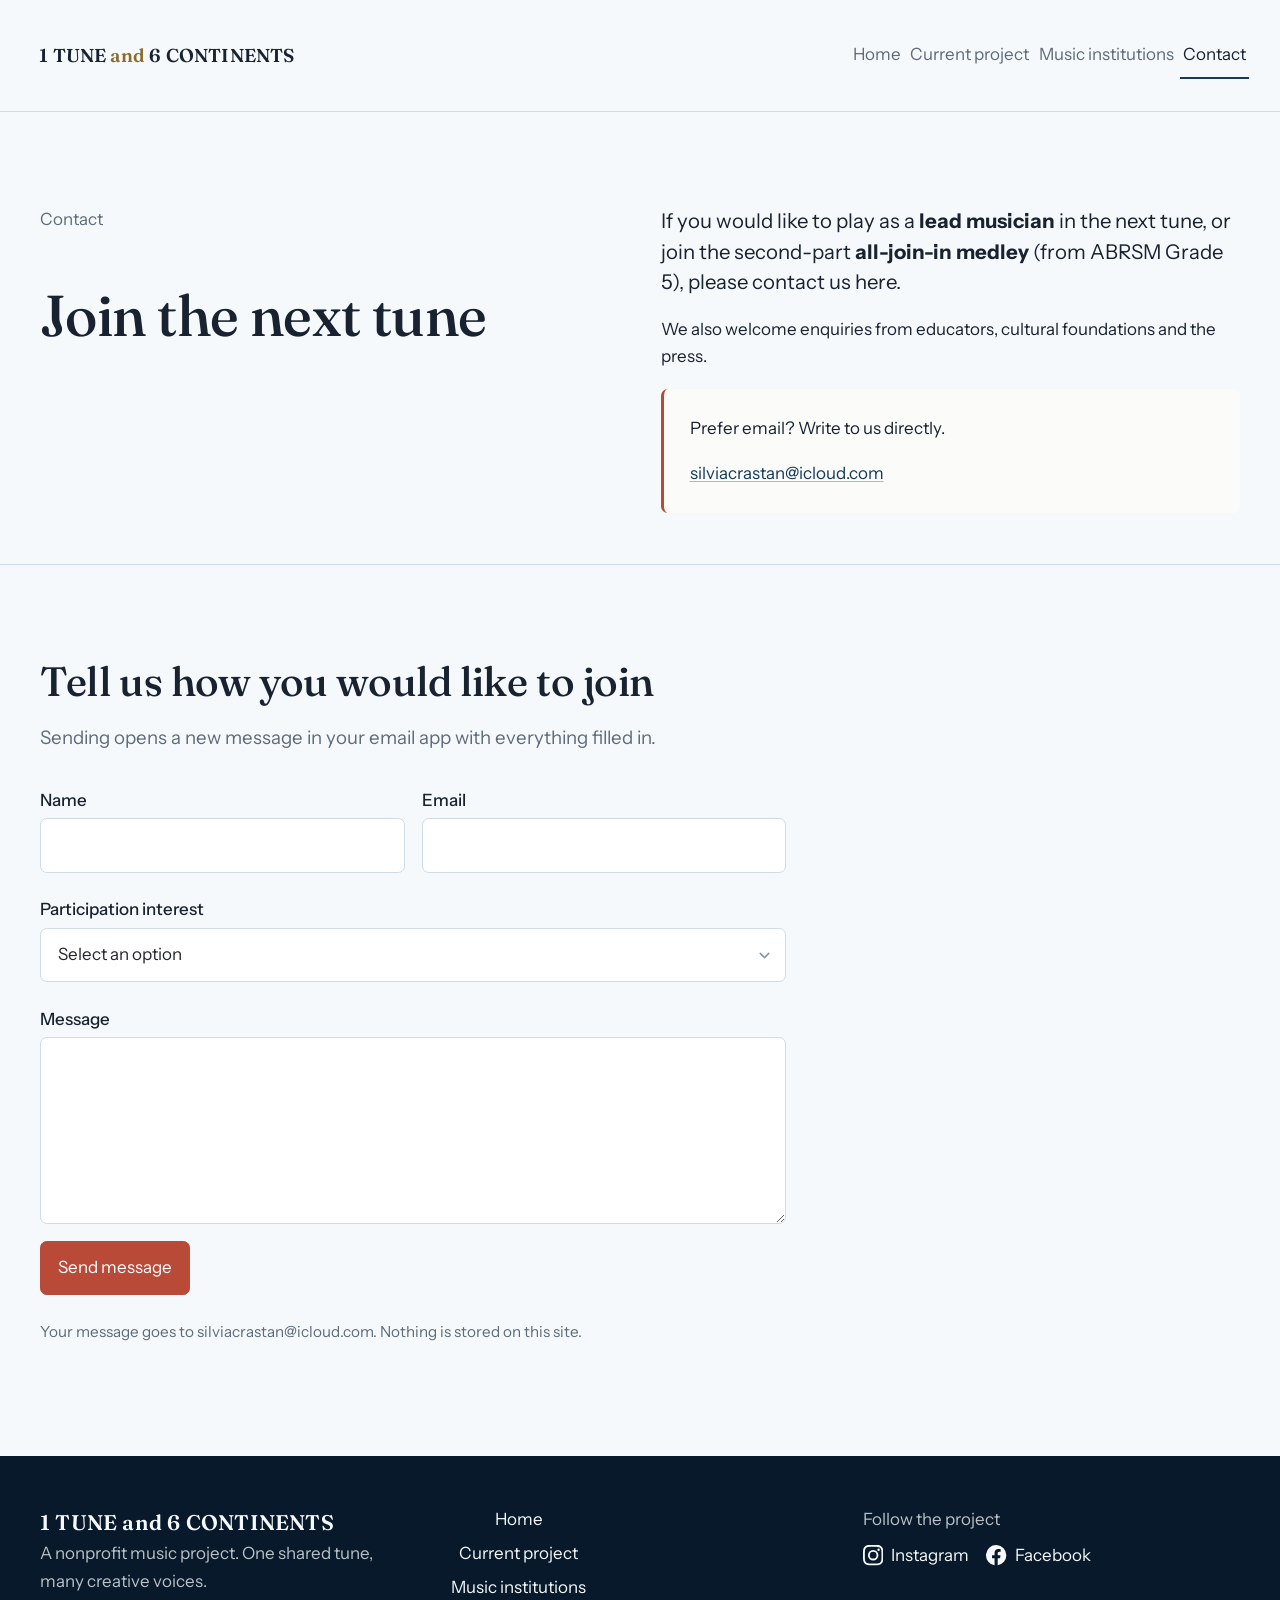
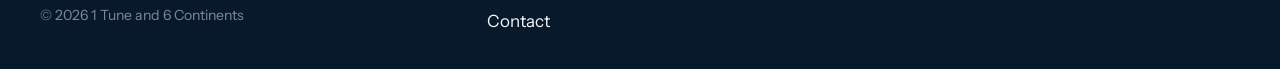
==== commit 2729e095: "Palette: water, sky, stars, fire; one primary action per page" ====
--- a/contact.html
+++ b/contact.html
@@ -95,7 +95,7 @@
         Message
         <textarea name="message" required></textarea>
       </label>
-      <button type="submit">Send message</button>
+      <button type="submit" class="cta">Send message</button>
       <p class="hint">Your message goes to silviacrastan@icloud.com. Nothing is stored on this site.</p>
     </form>
   </div>
--- a/css/site.css
+++ b/css/site.css
@@ -1,17 +1,23 @@
 /* 1 TUNE and 6 CONTINENTS — site theme on top of Pico CSS v2
-   Palette "Cool paper": space, navy, old gold, cool near-white, pale slate. */
+   Palette "Water, sky, stars, fire": the author's four elements, each with one job.
+   water  — deep blue for the dark bands, structure and standard buttons
+   sky    — pale blue tint for surfaces and the page background
+   stars  — muted gold, only as small accents on dark backgrounds
+   fire   — deep coral, only for the single primary action on a screen */
 
 :root,
 :root[data-theme="light"] {
-  --ink: #1a2230;
-  --navy: #16324f;
-  --space: #061626;
-  --brass: #bfa14a;
-  --brass-deep: #7e6a2e;
-  --ivory: #f4f5f3;
-  --surface: #e6eaef;
-  --line: #d5dae1;
-  --muted: #6e7380;
+  --ink: #182230;
+  --deep: #07192b;
+  --water: #123a5c;
+  --sky: #e4edf4;
+  --air: #f6f9fb;
+  --star: #d9b45c;
+  --star-deep: #8a6d2b;
+  --coral: #b94a37;
+  --coral-deep: #9a3b2b;
+  --line: #cfdbe6;
+  --muted: #5d6b7a;
 
   --font-display: "Fraunces", "Iowan Old Style", Georgia, serif;
   --font-body: "Instrument Sans", "Helvetica Neue", Arial, sans-serif;
@@ -20,22 +26,22 @@
   --pico-font-family: var(--font-body);
   --pico-font-size: 106%;
   --pico-line-height: 1.6;
-  --pico-background-color: var(--ivory);
+  --pico-background-color: var(--air);
   --pico-color: var(--ink);
   --pico-muted-color: var(--muted);
   --pico-muted-border-color: var(--line);
   --pico-h1-color: var(--ink);
   --pico-h2-color: var(--ink);
   --pico-h3-color: var(--ink);
-  --pico-primary: var(--navy);
-  --pico-primary-background: var(--navy);
-  --pico-primary-border: var(--navy);
-  --pico-primary-hover: var(--space);
-  --pico-primary-hover-background: var(--space);
-  --pico-primary-hover-border: var(--space);
-  --pico-primary-inverse: var(--ivory);
-  --pico-primary-underline: rgba(22, 50, 79, 0.35);
-  --pico-primary-focus: rgba(191, 161, 74, 0.45);
+  --pico-primary: var(--water);
+  --pico-primary-background: var(--water);
+  --pico-primary-border: var(--water);
+  --pico-primary-hover: var(--deep);
+  --pico-primary-hover-background: var(--deep);
+  --pico-primary-hover-border: var(--deep);
+  --pico-primary-inverse: var(--air);
+  --pico-primary-underline: rgba(18, 58, 92, 0.35);
+  --pico-primary-focus: rgba(18, 58, 92, 0.3);
   --pico-secondary: var(--muted);
   --pico-border-radius: 0.4rem;
   --pico-card-background-color: #fbfbfa;
@@ -43,8 +49,8 @@
   --pico-card-box-shadow: none;
   --pico-form-element-background-color: #ffffff;
   --pico-form-element-border-color: var(--line);
-  --pico-form-element-active-border-color: var(--navy);
-  --pico-form-element-focus-color: rgba(22, 50, 79, 0.2);
+  --pico-form-element-active-border-color: var(--water);
+  --pico-form-element-focus-color: rgba(18, 58, 92, 0.2);
   --pico-block-spacing-vertical: 1rem;
   --pico-typography-spacing-vertical: 1.1rem;
 }
@@ -67,7 +73,7 @@
 
 /* ---------- header ---------- */
 .site-header {
-  background: var(--ivory);
+  background: var(--air);
   border-bottom: 1px solid var(--line);
   position: sticky;
   top: 0;
@@ -84,7 +90,7 @@
   color: var(--ink) !important;
   text-decoration: none !important;
 }
-.brand span { color: var(--brass-deep); }
+.brand span { color: var(--star-deep); }
 .site-header nav a:not(.brand) {
   color: var(--muted);
   text-decoration: none;
@@ -95,7 +101,7 @@
 .site-header nav a:not(.brand):hover,
 .site-header nav a[aria-current="page"] {
   color: var(--ink);
-  border-bottom-color: var(--brass);
+  border-bottom-color: var(--water);
   background: none;
 }
 
@@ -109,7 +115,7 @@
   place-items: center;
   box-shadow: none;
 }
-.nav-toggle:hover, .nav-toggle:focus { background: var(--surface); color: var(--ink); }
+.nav-toggle:hover, .nav-toggle:focus { background: var(--sky); color: var(--ink); }
 .nav-toggle .icon-close { display: none; }
 .is-open .nav-toggle .icon-open { display: none; }
 .is-open .nav-toggle .icon-close { display: block; }
@@ -135,21 +141,21 @@
     border-bottom: 1px solid var(--line);
     border-radius: 0;
   }
-  .site-menu a[aria-current="page"] { color: var(--ink); border-bottom-color: var(--line); border-left: 3px solid var(--brass); padding-left: 0.75rem; }
+  .site-menu a[aria-current="page"] { color: var(--ink); border-bottom-color: var(--line); border-left: 3px solid var(--water); padding-left: 0.75rem; }
   .site-menu li:last-child a { border-bottom-color: transparent; }
 }
 
 /* ---------- hero ---------- */
 .hero {
   background:
-    radial-gradient(60% 70% at 72% 50%, rgba(191, 161, 74, 0.14) 0%, rgba(6, 22, 38, 0) 70%),
-    var(--space);
-  color: var(--ivory);
+    radial-gradient(60% 70% at 72% 50%, rgba(122, 168, 206, 0.18) 0%, rgba(7, 25, 43, 0) 70%),
+    var(--deep);
+  color: var(--air);
   padding-block: clamp(2.5rem, 6vw, 5.5rem);
 }
-.hero h1 { color: var(--ivory); }
-.hero h1 em { font-style: italic; color: var(--brass); }
-.hero p { color: rgba(244, 245, 243, 0.82); }
+.hero h1 { color: var(--air); }
+.hero h1 em { font-style: italic; color: var(--star); }
+.hero p { color: rgba(246, 249, 251, 0.82); }
 .hero .grid { align-items: center; gap: 2.5rem; }
 .hero figure { margin: 0; }
 .hero img {
@@ -160,33 +166,33 @@
   filter: saturate(1.05);
 }
 .hero [role="button"], .hero a[role="button"] {
-  --pico-primary-background: var(--brass);
-  --pico-primary-border: var(--brass);
-  --pico-primary-hover-background: #cfb362;
-  --pico-primary-hover-border: #cfb362;
-  --pico-primary-inverse: var(--space);
+  --pico-primary-background: var(--coral);
+  --pico-primary-border: var(--coral);
+  --pico-primary-hover-background: var(--coral-deep);
+  --pico-primary-hover-border: var(--coral-deep);
+  --pico-primary-inverse: #ffffff;
 }
 .hero a.outline[role="button"] {
-  --pico-primary: var(--ivory);
-  --pico-primary-hover: var(--brass);
+  --pico-primary: var(--air);
+  --pico-primary-hover: var(--star);
   --pico-primary-background: transparent;
   --pico-primary-hover-background: transparent;
-  --pico-primary-border: rgba(244, 245, 243, 0.5);
-  --pico-primary-hover-border: var(--brass);
-  color: var(--ivory);
-}
-.hero a.outline[role="button"]:hover { color: var(--brass); }
+  --pico-primary-border: rgba(246, 249, 251, 0.5);
+  --pico-primary-hover-border: var(--star);
+  color: var(--air);
+}
+.hero a.outline[role="button"]:hover { color: var(--star); }
 /* primary call to action: larger, brighter, with a soft brass glow */
 .hero a.cta[role="button"] {
   font-weight: 600;
   font-size: 1.0625rem;
   padding-inline: 1.75rem;
-  box-shadow: 0 0 0 1px rgba(191, 161, 74, 0.35), 0 10px 28px rgba(191, 161, 74, 0.28);
+  box-shadow: 0 0 0 1px rgba(217, 180, 92, 0.35), 0 10px 28px rgba(191, 161, 74, 0.28);
   transition: box-shadow 0.2s ease, transform 0.2s ease;
 }
 .hero a.cta[role="button"]:hover,
 .hero a.cta[role="button"]:focus-visible {
-  box-shadow: 0 0 0 1px rgba(207, 179, 98, 0.6), 0 14px 32px rgba(191, 161, 74, 0.4);
+  box-shadow: 0 14px 32px rgba(185, 74, 55, 0.4);
   transform: translateY(-1px);
 }
 @media (prefers-reduced-motion: reduce) {
@@ -194,14 +200,23 @@
   .hero a.cta[role="button"]:hover { transform: none; }
 }
 
+/* the one primary action on a light section */
+a.cta[role="button"], button.cta {
+  --pico-primary-background: var(--coral);
+  --pico-primary-border: var(--coral);
+  --pico-primary-hover-background: var(--coral-deep);
+  --pico-primary-hover-border: var(--coral-deep);
+  --pico-primary-inverse: #ffffff;
+}
+
 .actions { display: flex; flex-wrap: wrap; gap: 0.75rem; margin-top: 1.75rem; }
 .actions [role="button"] { margin: 0; width: auto; }
 
 /* continent strip */
 .continents {
-  background: var(--navy);
-  color: var(--ivory);
-  border-top: 1px solid rgba(191, 161, 74, 0.35);
+  background: var(--water);
+  color: var(--air);
+  border-top: 1px solid rgba(217, 180, 92, 0.35);
 }
 .continents ul {
   list-style: none;
@@ -213,22 +228,22 @@
 @media (min-width: 640px) { .continents ul { grid-template-columns: repeat(3, 1fr); } }
 @media (min-width: 1000px) { .continents ul { grid-template-columns: repeat(6, 1fr); } }
 .continents li { margin: 0; padding: 0.25rem 0; line-height: 1.3; }
-.continents li strong { display: block; font-family: var(--font-display); font-weight: 500; font-size: 1.05rem; color: var(--brass); }
-.continents li span { font-size: 0.9rem; color: rgba(244, 245, 243, 0.75); }
+.continents li strong { display: block; font-family: var(--font-display); font-weight: 500; font-size: 1.05rem; color: var(--star); }
+.continents li span { font-size: 0.9rem; color: rgba(246, 249, 251, 0.75); }
 
 /* ---------- sections ---------- */
 section.band { padding-block: clamp(2.5rem, 6vw, 5rem); }
-section.band.surface { background: var(--surface); }
-section.band.dark { background: var(--navy); color: var(--ivory); }
-section.band.dark h2, section.band.dark h3 { color: var(--ivory); }
-section.band.dark p { color: rgba(244, 245, 243, 0.82); }
-section.band.dark a:not([role="button"]) { color: var(--brass); }
+section.band.surface { background: var(--sky); }
+section.band.dark { background: var(--water); color: var(--air); }
+section.band.dark h2, section.band.dark h3 { color: var(--air); }
+section.band.dark p { color: rgba(246, 249, 251, 0.82); }
+section.band.dark a:not([role="button"]) { color: var(--star); }
 section.band.dark [role="button"] {
-  --pico-primary-background: var(--brass);
-  --pico-primary-border: var(--brass);
-  --pico-primary-hover-background: #cfb362;
-  --pico-primary-hover-border: #cfb362;
-  --pico-primary-inverse: var(--space);
+  --pico-primary-background: var(--coral);
+  --pico-primary-border: var(--coral);
+  --pico-primary-hover-background: var(--coral-deep);
+  --pico-primary-hover-border: var(--coral-deep);
+  --pico-primary-inverse: #ffffff;
 }
 .section-title { margin-bottom: 2rem; }
 .section-title p { color: var(--muted); font-size: 1.1rem; }
@@ -238,7 +253,7 @@
 .parts article {
   margin: 0;
   padding: 1.75rem 1.75rem 1.5rem;
-  border-top: 3px solid var(--brass);
+  border-top: 3px solid var(--water);
   border-radius: 0 0 var(--pico-border-radius) var(--pico-border-radius);
 }
 .parts article h3 { font-size: 1.7rem; font-style: italic; margin-bottom: 0.75rem; }
@@ -253,7 +268,7 @@
 .page-intro h1 { font-size: clamp(2.2rem, 4.5vw, 3.6rem); }
 .page-intro .kicker { color: var(--muted); margin-bottom: 0.5rem; }
 .tune-title { font-size: clamp(2.6rem, 6vw, 4.6rem); line-height: 1.05; }
-.tune-title .greek { color: var(--brass-deep); font-weight: 600; }
+.tune-title .greek { color: var(--coral); font-weight: 600; }
 .tune-title small { display: block; font-size: 0.42em; font-weight: 400; font-style: italic; color: var(--muted); margin-top: 0.5rem; }
 
 /* musicians */
@@ -274,14 +289,14 @@
   text-align: center;
   justify-content: center;
   min-height: 13.5rem;
-  border-top: 3px solid var(--brass);
+  border-top: 3px solid var(--water);
 }
 .monogram {
   width: 4rem; height: 4rem;
   border-radius: 50%;
   display: grid; place-items: center;
-  background: var(--navy);
-  color: var(--brass);
+  background: var(--water);
+  color: var(--star);
   font-family: var(--font-display);
   font-weight: 600;
   font-size: 1.4rem;
@@ -306,22 +321,22 @@
   aspect-ratio: 16 / 9;
   border-radius: var(--pico-border-radius);
   background:
-    radial-gradient(50% 60% at 50% 45%, rgba(191, 161, 74, 0.2) 0%, rgba(6, 22, 38, 0) 70%),
-    var(--space);
-  border: 1px solid rgba(191, 161, 74, 0.35);
+    radial-gradient(50% 60% at 50% 45%, rgba(122, 168, 206, 0.22) 0%, rgba(7, 25, 43, 0) 70%),
+    var(--deep);
+  border: 1px solid rgba(217, 180, 92, 0.35);
   display: grid; place-items: center; text-align: center;
   padding: 2rem;
   margin-block: 1.5rem;
 }
 .video-frame .play {
   width: 4.5rem; height: 4.5rem; border-radius: 50%;
-  border: 2px solid var(--brass);
+  border: 2px solid var(--star);
   display: grid; place-items: center;
   margin: 0 auto 1rem;
-  color: var(--brass);
-}
-.video-frame h3 { color: var(--ivory); margin-bottom: 0.3rem; }
-.video-frame p { color: rgba(244, 245, 243, 0.7); margin: 0; }
+  color: var(--star);
+}
+.video-frame h3 { color: var(--air); margin-bottom: 0.3rem; }
+.video-frame p { color: rgba(246, 249, 251, 0.7); margin: 0; }
 
 /* links list */
 .link-list { list-style: none; padding: 0; margin: 0 0 1.5rem; }
@@ -338,7 +353,7 @@
 .email-card {
   margin: 0;
   padding: 1.5rem;
-  border-left: 3px solid var(--brass);
+  border-left: 3px solid var(--coral);
 }
 .email-card p:last-child { margin: 0; }
 
@@ -353,26 +368,26 @@
 
 /* ---------- footer ---------- */
 .site-footer {
-  background: var(--space);
-  color: rgba(244, 245, 243, 0.75);
+  background: var(--deep);
+  color: rgba(246, 249, 251, 0.75);
   padding-block: 3rem 2rem;
   margin-top: 0;
 }
 .site-footer .grid { gap: 2rem; align-items: start; }
-.site-footer .brand { color: var(--ivory) !important; font-size: 1.25rem; }
+.site-footer .brand { color: var(--air) !important; font-size: 1.25rem; }
 .site-footer p { margin-bottom: 0.4rem; }
-.site-footer small { color: rgba(244, 245, 243, 0.5); }
+.site-footer small { color: rgba(246, 249, 251, 0.5); }
 .site-footer nav ul { list-style: none; padding: 0; margin: 0; display: flex; flex-direction: column; gap: 0.4rem; }
 .site-footer nav li { margin: 0; padding: 0; }
-.site-footer a { color: var(--ivory); text-decoration: none; }
-.site-footer a:hover { color: var(--brass); }
+.site-footer a { color: var(--air); text-decoration: none; }
+.site-footer a:hover { color: var(--star); }
 .social { display: flex; gap: 1rem; margin-top: 0.5rem; }
 .social a { display: inline-flex; align-items: center; gap: 0.5rem; }
 .social svg { width: 1.2rem; height: 1.2rem; fill: currentColor; }
 
 /* ---------- focus & motion ---------- */
 a:focus-visible, button:focus-visible, [role="button"]:focus-visible {
-  outline: 3px solid var(--brass);
+  outline: 3px solid var(--water);
   outline-offset: 2px;
 }
 @media (prefers-reduced-motion: reduce) {
